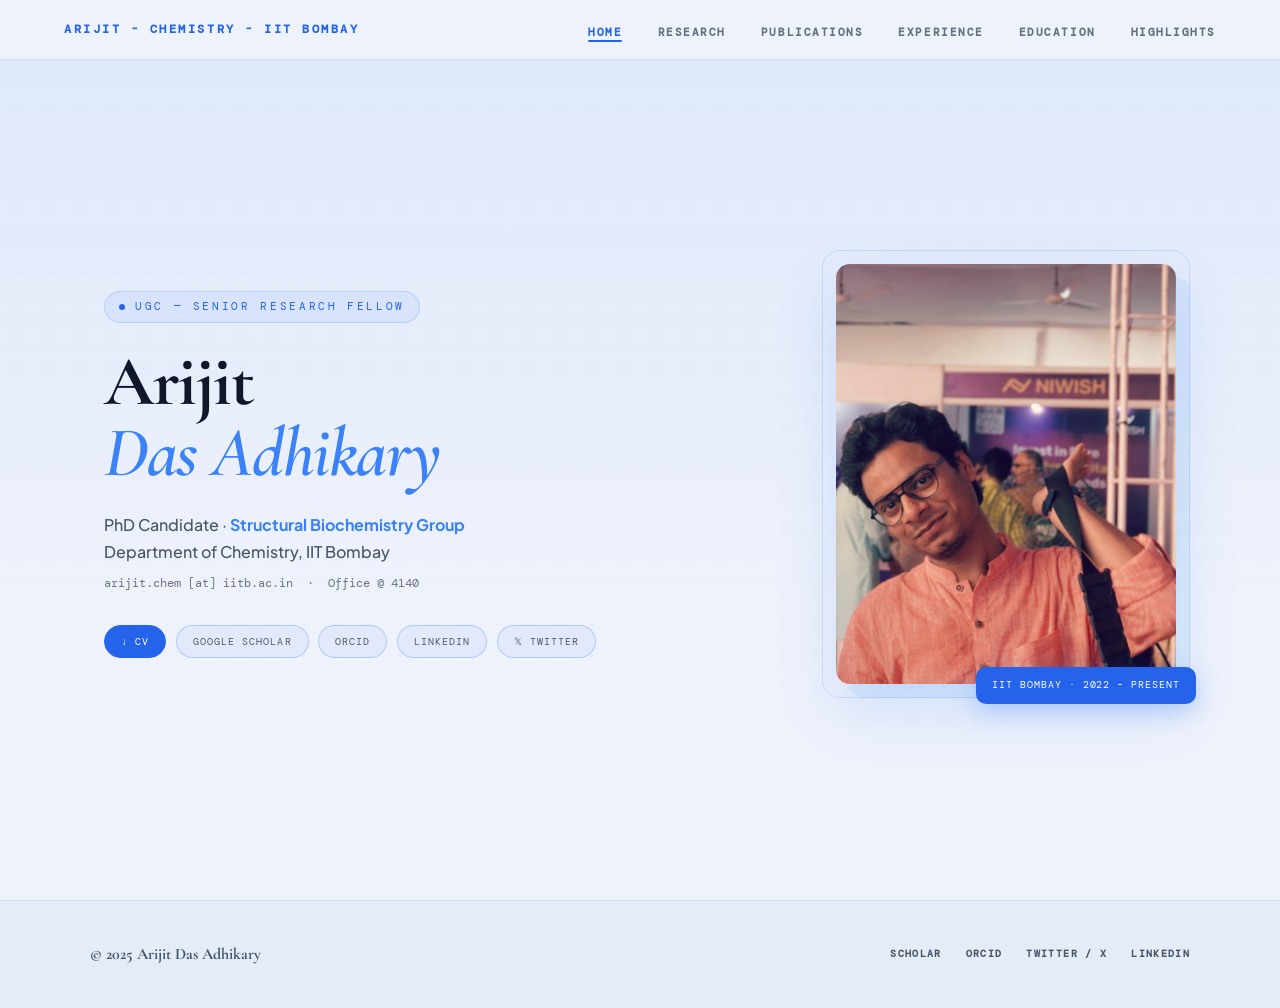
==== index.html @ fc5c8d14 "Add files via upload" ====
<!DOCTYPE html>
<html lang="en">
<head>
  <meta charset="UTF-8"/>
  <meta name="viewport" content="width=device-width, initial-scale=1.0"/>
  <title>Arijit Das Adhikary | Structural Biochemistry · IIT Bombay</title>
  <meta name="description" content="Arijit Das Adhikary — PhD candidate in the Structural Biochemistry Group, Department of Chemistry, IIT Bombay."/>
  <link href="https://fonts.googleapis.com/css2?family=Cormorant+Garamond:ital,wght@0,400;0,600;0,700;1,400;1,600;1,700&family=DM+Mono:wght@400;500&family=Plus+Jakarta+Sans:wght@400;500;600;700&display=swap" rel="stylesheet"/>
  <link rel="stylesheet" href="style.css"/>
  <noscript><style>.reveal{opacity:1!important;transform:none!important}.hero-photo{opacity:1!important;animation:none!important}</style></noscript>
</head>
<body>

<nav>
  <a class="nav-brand" href="index.html">Arijit - Chemistry - IIT Bombay</a>
  <button class="nav-toggle" aria-label="Menu" aria-expanded="false">☰</button>
  <ul class="nav-links">
    <li><a href="index.html" class="active">Home</a></li>
    <li><a href="research.html">Research</a></li>
    <li><a href="publications.html">Publications</a></li>
    <li><a href="experience.html">Experience</a></li>
    <li><a href="education.html">Education</a></li>
    <li><a href="highlights.html">Highlights</a></li>
  </ul>
</nav>

<div id="hero-shell">
<section id="hero">
    <div class="hero-content">
      <div class="hero-tag"><span class="tag-dot"></span>UGC — Senior Research Fellow</div>
      <h1>Arijit<br><em>Das Adhikary</em></h1>
      <p class="hero-sub">
        PhD Candidate · <strong>Structural Biochemistry Group</strong><br>
        Department of Chemistry, IIT Bombay
      </p>
      <p class="hero-email">arijit.chem [at] iitb.ac.in &nbsp;·&nbsp; Office @ 4140</p>
      <div class="hero-links">
        <a class="pill primary" href="https://c9b59960-8483-4628-bce7-35f59710bf24.filesusr.com/ugd/0b84d2_90221eb21ab24dd7b48ad1435c525145.pdf" target="_blank">↓ CV</a>
        <a class="pill" href="https://scholar.google.com/citations?user=nxR1BeMAAAAJ" target="_blank">Google Scholar</a>
        <a class="pill" href="https://orcid.org/0009-0005-9347-6562" target="_blank">ORCID</a>
        <a class="pill" href="https://www.linkedin.com/in/arijit-das-adhikary-690660156/" target="_blank">LinkedIn</a>
        <a class="pill" href="https://x.com/iarijit_" target="_blank">𝕏 Twitter</a>
      </div>
    </div>
    <div class="hero-photo">
      <div class="photo-frame">
        <img src="profile.jpg" loading="eager" alt="Arijit Das Adhikary"/>
        <div class="photo-badge">IIT Bombay · 2022 – Present</div>
      </div>
    </div>
</section>
</div><!-- end #hero-shell -->

<footer>
  <div class="footer-inner">
  <div class="footer-name">© 2025 Arijit Das Adhikary</div>
  <div class="footer-links">
    <a href="https://scholar.google.com/citations?user=nxR1BeMAAAAJ" target="_blank">Scholar</a>
    <a href="https://orcid.org/0009-0005-9347-6562" target="_blank">ORCID</a>
    <a href="https://x.com/iarijit_" target="_blank">Twitter / X</a>
    <a href="https://www.linkedin.com/in/arijit-das-adhikary-690660156/" target="_blank">LinkedIn</a>
  </div>
  </div>
</footer>

<script>
  const reveals = document.querySelectorAll('.reveal');
  if (!('IntersectionObserver' in window)) {
    reveals.forEach(el => el.classList.add('visible'));
  } else {
  const observer = new IntersectionObserver((entries) => {
    entries.forEach((entry, i) => {
      if (entry.isIntersecting) {
        setTimeout(() => entry.target.classList.add('visible'), i * 80);
      }
    });
  }, { threshold: 0.1 });
  reveals.forEach(el => observer.observe(el));
  }

  // mobile nav
  const toggle = document.querySelector('.nav-toggle');
  const links  = document.querySelector('.nav-links');
  if (toggle) {
    toggle.addEventListener('click', () => {
      const open = links.classList.toggle('open');
      toggle.setAttribute('aria-expanded', open);
      toggle.textContent = open ? '✕' : '☰';
    });
  }
</script>
</body>
</html>
---- style.css ----
*, *::before, *::after { box-sizing: border-box; margin: 0; padding: 0; }

    :root {
      --bg:          #eef2fb;
      --bg2:         #e4ecf8;
      --surface:     #ffffff;
      --surface2:    #f8faff;
      --surface-dark:#dce7f5;
      --border:      rgba(59,130,246,0.18);
      --border-light:rgba(0,0,0,0.1);
      --accent:      #2563eb;
      --accent2:     #3b82f6;
      --accent3:     #60a5fa;
      --text:        #1e293b;
      --text-dark:   #1e293b;
      --text-dim:    #475569;
      --text-dim-dark:#64748b;
      --text-bright: #0f172a;
      --text-bright-dark:#0f172a;
      --gold:        #b45309;
    }

    html { scroll-behavior: smooth; }

    body {
      background: var(--bg);
      color: var(--text);
      font-family: 'Plus Jakarta Sans', sans-serif;
      font-weight: 400;
      line-height: 1.7;
      overflow-x: hidden;
    }

    /* subtle dot grid */
    body::before {
      content: '';
      position: fixed;
      inset: 0;
      background-image: radial-gradient(circle, rgba(59,130,246,0.13) 1px, transparent 1px);
      background-size: 32px 32px;
      pointer-events: none;
      z-index: 0;
    }

    /* top gradient wash */
    body::after {
      content: '';
      position: fixed;
      top: 0; left: 0; right: 0;
      height: 600px;
      background: linear-gradient(180deg, rgba(59,130,246,0.09) 0%, transparent 100%);
      pointer-events: none;
      z-index: 0;
    }

    /* ── NAV ── */
    nav {
      position: fixed;
      top: 0; left: 0; right: 0;
      z-index: 100;
      display: flex;
      align-items: center;
      justify-content: space-between;
      padding: 1rem 4rem;
      background: rgba(238,242,251,0.92);
      backdrop-filter: blur(20px);
      border-bottom: 1px solid rgba(59,130,246,0.15);
    }

    .nav-brand {
      font-family: 'DM Mono', monospace;
      font-size: 0.72rem;
      font-weight: 700;
      letter-spacing: 0.22em;
      color: var(--accent);
      text-transform: uppercase;
    }

    .nav-links {
      display: flex;
      gap: 2.2rem;
      list-style: none;
    }

    .nav-links a {
      font-family: 'DM Mono', monospace;
      font-size: 0.68rem;
      font-weight: 700;
      letter-spacing: 0.14em;
      color: rgba(30,41,59,0.65);
      text-decoration: none;
      text-transform: uppercase;
      transition: color 0.2s;
      position: relative;
    }

    .nav-links a::after {
      content: '';
      position: absolute;
      bottom: -3px; left: 0;
      width: 0; height: 2px;
      background: var(--accent);
      border-radius: 2px;
      transition: width 0.3s;
    }

    .nav-links a:hover { color: var(--accent); }
    .nav-links a:hover::after { width: 100%; }

    /* ── HERO ── */
    #hero-shell {
      width: 100%;
      display: flex;
      justify-content: center;
      min-height: 100vh;
      position: relative;
      z-index: 1;
    }

    #hero {
      min-height: 100vh;
      display: grid;
      grid-template-columns: 1fr auto;
      align-items: center;
      padding: 7rem 5vw 4rem;
      gap: 4rem;
      position: relative;
      z-index: 1;
      width: 100%;
      max-width: 1200px;
    }

    .hero-content { max-width: 560px; }

    .hero-tag {
      display: inline-flex;
      align-items: center;
      gap: 0.6rem;
      font-family: 'DM Mono', monospace;
      font-size: 0.66rem;
      letter-spacing: 0.25em;
      text-transform: uppercase;
      color: var(--accent);
      margin-bottom: 1.5rem;
      background: rgba(59,130,246,0.08);
      padding: 0.4rem 0.9rem;
      border-radius: 999px;
      border: 1px solid rgba(59,130,246,0.2);
      opacity: 0;
      animation: fadeUp 0.8s 0.2s forwards;
    }

    .tag-dot {
      width: 6px; height: 6px;
      border-radius: 50%;
      background: var(--accent);
      animation: pulse 2s infinite;
    }

    @keyframes pulse {
      0%, 100% { opacity: 1; }
      50% { opacity: 0.4; }
    }

    h1 {
      font-family: 'Cormorant Garamond', serif;
      font-size: clamp(3.8rem, 5.5vw, 6.5rem);
      font-weight: 700;
      line-height: 1.0;
      color: var(--text-bright);
      letter-spacing: -0.02em;
      opacity: 0;
      animation: fadeUp 0.9s 0.35s forwards;
    }

    h1 em {
      font-style: italic;
      font-weight: 600;
      color: var(--accent2);
      display: block;
    }

    .hero-sub {
      margin-top: 1.4rem;
      font-size: 1rem;
      font-weight: 500;
      color: var(--text-dim);
      opacity: 0;
      animation: fadeUp 0.9s 0.5s forwards;
    }

    .hero-sub strong { color: var(--accent2); font-weight: 700; }

    .hero-email {
      margin-top: 0.5rem;
      font-family: 'DM Mono', monospace;
      font-size: 0.75rem;
      color: rgba(71,85,105,0.8);
      opacity: 0;
      animation: fadeUp 0.9s 0.6s forwards;
    }

    .hero-links {
      display: flex;
      flex-wrap: wrap;
      gap: 0.6rem;
      margin-top: 2rem;
      opacity: 0;
      animation: fadeUp 0.9s 0.75s forwards;
    }

    .pill {
      display: inline-flex;
      align-items: center;
      gap: 0.35rem;
      padding: 0.4rem 1rem;
      border: 1px solid rgba(59,130,246,0.3);
      border-radius: 999px;
      font-family: 'DM Mono', monospace;
      font-size: 0.65rem;
      letter-spacing: 0.1em;
      text-transform: uppercase;
      color: rgba(30,41,59,0.75);
      text-decoration: none;
      transition: all 0.25s;
      background: rgba(59,130,246,0.07);
    }

    .pill:hover {
      border-color: var(--accent2);
      color: var(--accent2);
      background: rgba(59,130,246,0.15);
      transform: translateY(-1px);
      box-shadow: 0 4px 16px rgba(59,130,246,0.2);
    }

    .pill.primary {
      background: var(--accent);
      border-color: var(--accent);
      color: #fff;
    }

    .pill.primary:hover {
      background: #2563eb;
      border-color: #2563eb;
      color: #fff;
      box-shadow: 0 4px 20px rgba(59,130,246,0.4);
    }

    /* Photo */
    .hero-photo {
      display: flex;
      justify-content: flex-end;
      align-items: center;
      opacity: 0;
      animation: fadeIn 1.2s 0.6s forwards;
      padding-left: 0;
    }

    .photo-frame {
      position: relative;
      width: 340px;
      height: 420px;
      border-radius: 14px;
      overflow: visible;
      flex-shrink: 0;
    }

    .photo-frame::before {
      content: '';
      position: absolute;
      inset: -14px;
      border: 1.5px solid rgba(59,130,246,0.18);
      border-radius: 18px;
    }

    .photo-frame::after {
      content: '';
      position: absolute;
      top: 14px; left: 14px;
      right: -14px; bottom: -14px;
      background: linear-gradient(135deg, rgba(59,130,246,0.1), rgba(14,165,233,0.07));
      border-radius: 14px;
      z-index: -1;
    }

    .photo-frame img {
      width: 100%;
      height: 100%;
      object-fit: cover;
      object-position: center top;
      border-radius: 14px;
      filter: saturate(0.95) contrast(1.04);
      box-shadow: 0 24px 60px rgba(59,130,246,0.18);
    }

    .photo-badge {
      position: absolute;
      bottom: -20px;
      right: -20px;
      background: var(--accent);
      color: #fff;
      padding: 0.65rem 1rem;
      border-radius: 10px;
      font-family: 'DM Mono', monospace;
      font-size: 0.6rem;
      letter-spacing: 0.1em;
      text-transform: uppercase;
      box-shadow: 0 8px 24px rgba(59,130,246,0.32);
      white-space: nowrap;
    }

    /* ── SECTIONS ── */
    .container {
      max-width: 1100px;
      margin: 0 auto;
      padding: 5rem 4rem;
      position: relative;
      z-index: 1;
    }

    .section-label {
      display: inline-flex;
      align-items: center;
      gap: 0.6rem;
      font-family: 'DM Mono', monospace;
      font-size: 0.62rem;
      letter-spacing: 0.28em;
      text-transform: uppercase;
      color: var(--accent2);
      margin-bottom: 2.5rem;
      background: rgba(59,130,246,0.1);
      padding: 0.3rem 0.8rem;
      border-radius: 999px;
      border: 1px solid rgba(59,130,246,0.2);
    }

    /* Section label on white bg */
    .light-section .section-label {
      color: var(--accent);
      background: rgba(59,130,246,0.07);
      border-color: rgba(59,130,246,0.18);
    }

    h2 {
      font-family: 'Cormorant Garamond', serif;
      font-size: clamp(1.8rem, 3vw, 3rem);
      font-weight: 700;
      color: var(--text-bright);
      line-height: 1.15;
      margin-bottom: 1.5rem;
    }

    /* ── ABOUT ── */
    #about,
    #notfound {
      background: var(--surface);
      border-top: 1px solid var(--border-light);
      border-bottom: 1px solid var(--border-light);
    }

    .about-grid {
      display: flex;
      justify-content: center;
    }

    .stat-block { margin-bottom: 2.2rem; }

    .stat-num {
      font-family: 'Cormorant Garamond', serif;
      font-size: 3rem;
      font-weight: 700;
      color: var(--accent);
      line-height: 1;
    }

    .stat-lbl {
      font-family: 'DM Mono', monospace;
      font-size: 0.6rem;
      letter-spacing: 0.18em;
      text-transform: uppercase;
      color: var(--text-dim-dark);
      margin-top: 0.2rem;
    }

    .about-text { font-size: 1rem; font-weight: 400; color: var(--text-dark); line-height: 1.9; max-width: 760px; width: 100%; }
    .about-text p + p { margin-top: 1.1rem; }
    .about-text a { color: var(--accent); text-decoration: none; border-bottom: 1px solid rgba(59,130,246,0.3); transition: border-color 0.2s; }
    .about-text a:hover { border-color: var(--accent); }

    /* h2 default = dark section (white text) */
    h2 {
      font-family: 'Cormorant Garamond', serif;
      font-size: clamp(1.8rem, 3vw, 3rem);
      font-weight: 700;
      color: var(--text-bright);
      line-height: 1.15;
      margin-bottom: 1.5rem;
    }

    /* h2 in light/white sections */
    .light-section h2 { color: var(--text-bright-dark); }

    /* Highlights heading stands alone (no section-label pill above it) */
    #highlights h2 { margin-bottom: 2.5rem; }

    /* ── PUBLICATIONS — dark bg ── */
    #publications { background: var(--bg2); }

    .pub-card {
      background: rgba(255,255,255,0.80);
      border: 1px solid rgba(59,130,246,0.2);
      border-radius: 12px;
      padding: 2rem 2.5rem;
      transition: box-shadow 0.3s, transform 0.3s, background 0.3s;
      position: relative;
      overflow: hidden;
    }

    .pub-card::before {
      content: '';
      position: absolute;
      top: 0; left: 0;
      width: 4px; height: 100%;
      background: linear-gradient(to bottom, var(--accent), var(--accent2));
      border-radius: 4px 0 0 4px;
    }

    .pub-card:hover {
      background: rgba(59,130,246,0.07);
      box-shadow: 0 12px 40px rgba(59,130,246,0.2);
      transform: translateY(-3px);
    }

    .pub-journal {
      font-family: 'DM Mono', monospace;
      font-size: 0.62rem;
      letter-spacing: 0.2em;
      text-transform: uppercase;
      color: var(--accent2);
      margin-bottom: 0.7rem;
    }

    .pub-title {
      font-family: 'Cormorant Garamond', serif;
      font-size: 1.4rem;
      font-weight: 700;
      color: var(--text-bright);
      line-height: 1.4;
      margin-bottom: 0.8rem;
    }

    .pub-authors {
      font-size: 0.82rem;
      font-weight: 400;
      color: var(--text-dim);
      line-height: 1.65;
    }

    .pub-authors strong { color: var(--accent2); font-weight: 600; }

    .pub-link {
      display: inline-flex;
      align-items: center;
      gap: 0.4rem;
      margin-top: 1rem;
      font-family: 'DM Mono', monospace;
      font-size: 0.62rem;
      letter-spacing: 0.15em;
      text-transform: uppercase;
      color: var(--accent2);
      text-decoration: none;
      transition: gap 0.2s, color 0.2s;
    }
    .pub-link:hover { gap: 0.7rem; color: var(--accent); }

    /* ── EXPERIENCE — white bg ── */
    #experience {
      background: var(--surface);
      border-top: 1px solid rgba(0,0,0,0.08);
      border-bottom: 1px solid rgba(0,0,0,0.08);
    }

    .exp-grid {
      display: grid;
      grid-template-columns: repeat(auto-fit, minmax(300px, 1fr));
      gap: 1.5rem;
    }

    .exp-card {
      background: #fff;
      border: 1px solid rgba(59,130,246,0.15);
      border-radius: 12px;
      padding: 1.8rem;
      transition: box-shadow 0.3s, transform 0.3s;
      box-shadow: 0 2px 12px rgba(0,0,0,0.05);
    }

    .exp-card:hover {
      box-shadow: 0 10px 32px rgba(59,130,246,0.15);
      transform: translateY(-3px);
    }

    .exp-year {
      font-family: 'DM Mono', monospace;
      font-size: 0.62rem;
      letter-spacing: 0.2em;
      color: var(--gold);
      text-transform: uppercase;
      margin-bottom: 0.5rem;
    }

    .exp-title {
      font-family: 'Cormorant Garamond', serif;
      font-size: 1.2rem;
      font-weight: 700;
      color: var(--text-bright-dark);
      margin-bottom: 0.25rem;
    }

    .exp-place { font-size: 0.88rem; color: var(--accent); font-weight: 500; margin-bottom: 0.7rem; }
    .exp-desc { font-size: 0.83rem; font-weight: 400; color: var(--text-dim-dark); line-height: 1.65; }

    /* ── EDUCATION — dark bg ── */
    #education { background: var(--bg); }

    .edu-timeline { position: relative; padding-left: 2.5rem; }

    .edu-timeline::before {
      content: '';
      position: absolute;
      left: 5px; top: 10px; bottom: 10px;
      width: 2px;
      background: linear-gradient(to bottom, var(--accent), rgba(59,130,246,0.08));
      border-radius: 2px;
    }

    .edu-item { position: relative; padding-bottom: 3rem; }

    .edu-item::before {
      content: '';
      position: absolute;
      left: -2.5rem;
      top: 9px;
      width: 12px; height: 12px;
      border-radius: 50%;
      background: var(--bg);
      border: 2.5px solid var(--accent);
      box-shadow: 0 0 10px rgba(59,130,246,0.4);
    }

    .edu-year {
      font-family: 'DM Mono', monospace;
      font-size: 0.62rem;
      letter-spacing: 0.2em;
      color: var(--gold);
      text-transform: uppercase;
      margin-bottom: 0.4rem;
    }

    .edu-degree {
      font-family: 'Cormorant Garamond', serif;
      font-size: 1.55rem;
      font-weight: 700;
      color: var(--text-bright);
      margin-bottom: 0.2rem;
    }

    .edu-inst { font-size: 0.92rem; color: var(--accent2); font-weight: 500; margin-bottom: 0.6rem; }
    .edu-detail { font-size: 0.83rem; font-weight: 400; color: var(--text-dim); line-height: 1.65; }
    .edu-detail a { color: var(--accent2); text-decoration: none; }

    /* ── HIGHLIGHTS — white bg ── */
    #highlights {
      background: var(--surface);
      border-top: 1px solid rgba(0,0,0,0.08);
      border-bottom: 1px solid rgba(0,0,0,0.08);
    }

    .timeline-year-group { margin-bottom: 2.5rem; }

    .timeline-year-header {
      font-family: 'Cormorant Garamond', serif;
      font-size: 1.8rem;
      font-weight: 700;
      color: var(--accent);
      border-bottom: 2px solid rgba(59,130,246,0.15);
      padding-bottom: 0.5rem;
      margin-bottom: 1.2rem;
    }

    .hl-item {
      display: flex;
      gap: 1.2rem;
      padding: 0.8rem 0;
      border-bottom: 1px dashed rgba(59,130,246,0.12);
      align-items: flex-start;
      transition: background 0.2s, padding-left 0.2s;
    }

    .hl-item:last-child { border-bottom: none; }
    .hl-item:hover { background: rgba(59,130,246,0.04); border-radius: 8px; padding-left: 0.5rem; }

    .hl-month {
      font-family: 'DM Mono', monospace;
      font-size: 0.65rem;
      letter-spacing: 0.12em;
      text-transform: uppercase;
      color: var(--accent);
      background: rgba(59,130,246,0.08);
      padding: 0.25rem 0.6rem;
      border-radius: 4px;
      min-width: 46px;
      text-align: center;
      margin-top: 2px;
      flex-shrink: 0;
      border: 1px solid rgba(59,130,246,0.15);
    }

    .hl-badge {
      display: inline-flex;
      align-items: center;
      gap: 0.3rem;
      font-family: 'DM Mono', monospace;
      font-size: 0.58rem;
      letter-spacing: 0.1em;
      text-transform: uppercase;
      padding: 0.18rem 0.5rem;
      border-radius: 4px;
      margin-top: 0.35rem;
    }

    .badge-award   { background: rgba(245,158,11,0.1); color: #b45309; border: 1px solid rgba(245,158,11,0.25); }
    .badge-fellow  { background: rgba(59,130,246,0.08); color: var(--accent); border: 1px solid rgba(59,130,246,0.2); }
    .badge-milestone { background: rgba(15,23,42,0.06); color: #334155; border: 1px solid rgba(15,23,42,0.12); }

    .hl-text { font-size: 0.9rem; color: var(--text-dark); line-height: 1.5; flex: 1; font-weight: 700; }
    .hl-text a { color: var(--accent); font-size: 0.78rem; font-family: 'DM Mono', monospace; text-decoration: none; }
    .hl-text a:hover { text-decoration: underline; }

    /* ── FOOTER — dark bg ── */
    footer {
      padding: 2.5rem 2rem;
      border-top: 1px solid rgba(59,130,246,0.15);
      display: flex;
      justify-content: center;
      position: relative;
      z-index: 1;
      background: var(--bg2);
    }

    .footer-inner {
      display: flex;
      align-items: center;
      justify-content: space-between;
      width: 100%;
      max-width: 1100px;
    }

    .footer-name {
      font-family: 'Cormorant Garamond', serif;
      font-size: 1rem;
      font-weight: 700;
      color: var(--text-dim);
    }

    .footer-links { display: flex; gap: 1.5rem; }
    .footer-links a {
      font-family: 'DM Mono', monospace;
      font-size: 0.6rem;
      font-weight: 700;
      letter-spacing: 0.14em;
      text-transform: uppercase;
      color: var(--text-dim);
      text-decoration: none;
      transition: color 0.2s;
    }
    .footer-links a:hover { color: var(--accent2); }

    /* ── ANIMATIONS ── */
    @keyframes fadeUp {
      from { opacity: 0; transform: translateY(22px); }
      to   { opacity: 1; transform: translateY(0); }
    }

    @keyframes fadeIn {
      from { opacity: 0; }
      to   { opacity: 1; }
    }

    .reveal {
      opacity: 0;
      transform: translateY(18px);
      transition: opacity 0.65s ease, transform 0.65s ease;
    }

    .reveal.visible { opacity: 1; transform: none; }

    /* ── RESPONSIVE ── */
    @media (max-width: 900px) {
      #hero { grid-template-columns: 1fr; padding: 7rem 2rem 3rem; gap: 2rem; }
      .hero-photo { display: none; }
      .container { padding: 3.5rem 1.5rem; }
      .about-grid { grid-template-columns: 1fr; gap: 2.5rem; }
      nav { padding: 1rem 1.5rem; }
      .nav-links { gap: 1rem; }
      footer { padding: 2rem 1.5rem; } .footer-inner { flex-direction: column; gap: 1.2rem; text-align: center; }
    }

/* ══════════════════════════════════════════════════════════
   MULTI-PAGE ADDITIONS
   ══════════════════════════════════════════════════════════ */

/* sticky footer: each page holds one section, so push footer down */
body {
  display: flex;
  flex-direction: column;
  min-height: 100vh;
}
body > section,
body > #hero-shell { flex: 1 0 auto; }
body > footer { flex-shrink: 0; }

/* nav brand is now a link home */
a.nav-brand { text-decoration: none; }
a.nav-brand:hover { color: var(--accent2); }

/* current-page state in nav */
.nav-links a.active { color: var(--accent); }
.nav-links a.active::after { width: 100%; }

/* content pages sit below the fixed nav */
body > section:not(#hero) > .container { padding-top: 7.5rem; }

/* "read more" link on the home page teaser */
.more-link { margin-top: 1.6rem; }
.more-link a {
  font-family: 'DM Mono', monospace;
  font-size: 0.72rem;
  font-weight: 500;
  letter-spacing: 0.1em;
  text-transform: uppercase;
  color: var(--accent);
  text-decoration: none;
  border-bottom: 1px solid rgba(37,99,235,0.35);
  padding-bottom: 2px;
  transition: border-color 0.2s, color 0.2s;
}
.more-link a:hover { color: var(--accent2); border-color: var(--accent2); }

/* mobile nav toggle */
.nav-toggle {
  display: none;
  background: none;
  border: 1px solid rgba(59,130,246,0.25);
  border-radius: 8px;
  color: var(--accent);
  font-size: 1.1rem;
  line-height: 1;
  padding: 0.35rem 0.6rem;
  cursor: pointer;
}

@media (max-width: 780px) {
  nav { flex-wrap: wrap; }
  .nav-toggle { display: block; }
  .nav-links {
    display: none;
    flex-direction: column;
    width: 100%;
    gap: 0.9rem;
    padding: 1rem 0 0.4rem;
  }
  .nav-links.open { display: flex; }
  nav:has(.nav-links.open) { background: var(--bg); border-bottom-color: rgba(59,130,246,0.28); }
  .nav-links.open a { padding: 0.15rem 0; }
  body > section:not(#hero) > .container { padding-top: 6rem; }
}
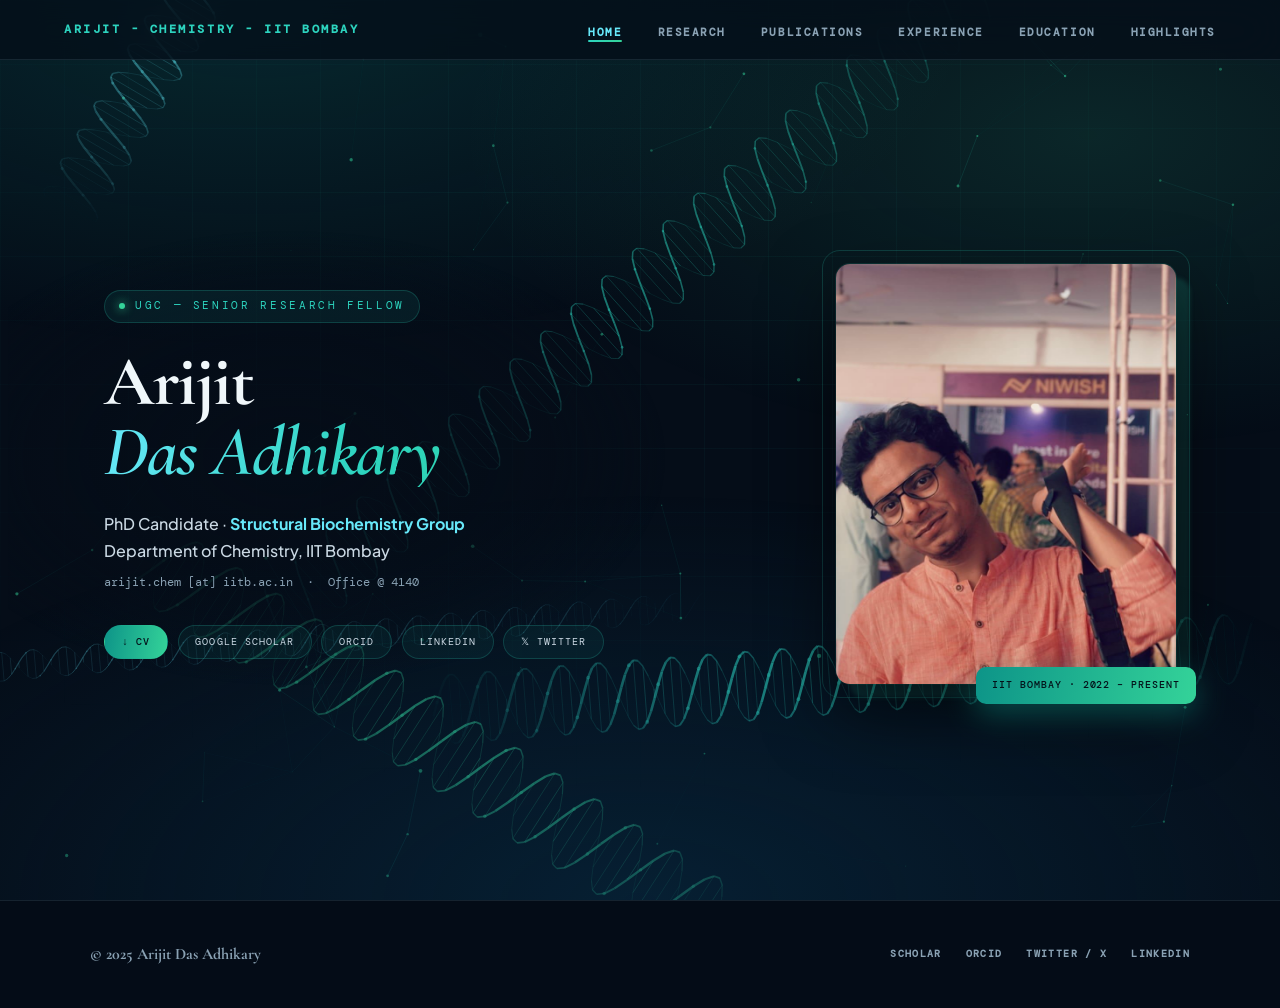
==== commit b9a98bf5: "Add files via upload" ====
--- a/index.html
+++ b/index.html
@@ -7,6 +7,8 @@
   <meta name="description" content="Arijit Das Adhikary — PhD candidate in the Structural Biochemistry Group, Department of Chemistry, IIT Bombay."/>
   <link href="https://fonts.googleapis.com/css2?family=Cormorant+Garamond:ital,wght@0,400;0,600;0,700;1,400;1,600;1,700&family=DM+Mono:wght@400;500&family=Plus+Jakarta+Sans:wght@400;500;600;700&display=swap" rel="stylesheet"/>
   <link rel="stylesheet" href="style.css"/>
+  <meta name="theme-color" content="#050d18"/>
+  <script src="molecular-bg.js" defer></script>
   <noscript><style>.reveal{opacity:1!important;transform:none!important}.hero-photo{opacity:1!important;animation:none!important}</style></noscript>
 </head>
 <body>
--- a/style.css
+++ b/style.css
@@ -1,738 +1,662 @@
+/* ══════════════════════════════════════════════════════════
+   Arijit Das Adhikary — dark navy / cyan-green theme
+   Shared stylesheet for all pages.
+   ══════════════════════════════════════════════════════════ */
+
 *, *::before, *::after { box-sizing: border-box; margin: 0; padding: 0; }
 
-    :root {
-      --bg:          #eef2fb;
-      --bg2:         #e4ecf8;
-      --surface:     #ffffff;
-      --surface2:    #f8faff;
-      --surface-dark:#dce7f5;
-      --border:      rgba(59,130,246,0.18);
-      --border-light:rgba(0,0,0,0.1);
-      --accent:      #2563eb;
-      --accent2:     #3b82f6;
-      --accent3:     #60a5fa;
-      --text:        #1e293b;
-      --text-dark:   #1e293b;
-      --text-dim:    #475569;
-      --text-dim-dark:#64748b;
-      --text-bright: #0f172a;
-      --text-bright-dark:#0f172a;
-      --gold:        #b45309;
-    }
-
-    html { scroll-behavior: smooth; }
-
-    body {
-      background: var(--bg);
-      color: var(--text);
-      font-family: 'Plus Jakarta Sans', sans-serif;
-      font-weight: 400;
-      line-height: 1.7;
-      overflow-x: hidden;
-    }
-
-    /* subtle dot grid */
-    body::before {
-      content: '';
-      position: fixed;
-      inset: 0;
-      background-image: radial-gradient(circle, rgba(59,130,246,0.13) 1px, transparent 1px);
-      background-size: 32px 32px;
-      pointer-events: none;
-      z-index: 0;
-    }
-
-    /* top gradient wash */
-    body::after {
-      content: '';
-      position: fixed;
-      top: 0; left: 0; right: 0;
-      height: 600px;
-      background: linear-gradient(180deg, rgba(59,130,246,0.09) 0%, transparent 100%);
-      pointer-events: none;
-      z-index: 0;
-    }
-
-    /* ── NAV ── */
-    nav {
-      position: fixed;
-      top: 0; left: 0; right: 0;
-      z-index: 100;
-      display: flex;
-      align-items: center;
-      justify-content: space-between;
-      padding: 1rem 4rem;
-      background: rgba(238,242,251,0.92);
-      backdrop-filter: blur(20px);
-      border-bottom: 1px solid rgba(59,130,246,0.15);
-    }
-
-    .nav-brand {
-      font-family: 'DM Mono', monospace;
-      font-size: 0.72rem;
-      font-weight: 700;
-      letter-spacing: 0.22em;
-      color: var(--accent);
-      text-transform: uppercase;
-    }
-
-    .nav-links {
-      display: flex;
-      gap: 2.2rem;
-      list-style: none;
-    }
-
-    .nav-links a {
-      font-family: 'DM Mono', monospace;
-      font-size: 0.68rem;
-      font-weight: 700;
-      letter-spacing: 0.14em;
-      color: rgba(30,41,59,0.65);
-      text-decoration: none;
-      text-transform: uppercase;
-      transition: color 0.2s;
-      position: relative;
-    }
-
-    .nav-links a::after {
-      content: '';
-      position: absolute;
-      bottom: -3px; left: 0;
-      width: 0; height: 2px;
-      background: var(--accent);
-      border-radius: 2px;
-      transition: width 0.3s;
-    }
-
-    .nav-links a:hover { color: var(--accent); }
-    .nav-links a:hover::after { width: 100%; }
-
-    /* ── HERO ── */
-    #hero-shell {
-      width: 100%;
-      display: flex;
-      justify-content: center;
-      min-height: 100vh;
-      position: relative;
-      z-index: 1;
-    }
-
-    #hero {
-      min-height: 100vh;
-      display: grid;
-      grid-template-columns: 1fr auto;
-      align-items: center;
-      padding: 7rem 5vw 4rem;
-      gap: 4rem;
-      position: relative;
-      z-index: 1;
-      width: 100%;
-      max-width: 1200px;
-    }
-
-    .hero-content { max-width: 560px; }
-
-    .hero-tag {
-      display: inline-flex;
-      align-items: center;
-      gap: 0.6rem;
-      font-family: 'DM Mono', monospace;
-      font-size: 0.66rem;
-      letter-spacing: 0.25em;
-      text-transform: uppercase;
-      color: var(--accent);
-      margin-bottom: 1.5rem;
-      background: rgba(59,130,246,0.08);
-      padding: 0.4rem 0.9rem;
-      border-radius: 999px;
-      border: 1px solid rgba(59,130,246,0.2);
-      opacity: 0;
-      animation: fadeUp 0.8s 0.2s forwards;
-    }
-
-    .tag-dot {
-      width: 6px; height: 6px;
-      border-radius: 50%;
-      background: var(--accent);
-      animation: pulse 2s infinite;
-    }
-
-    @keyframes pulse {
-      0%, 100% { opacity: 1; }
-      50% { opacity: 0.4; }
-    }
-
-    h1 {
-      font-family: 'Cormorant Garamond', serif;
-      font-size: clamp(3.8rem, 5.5vw, 6.5rem);
-      font-weight: 700;
-      line-height: 1.0;
-      color: var(--text-bright);
-      letter-spacing: -0.02em;
-      opacity: 0;
-      animation: fadeUp 0.9s 0.35s forwards;
-    }
-
-    h1 em {
-      font-style: italic;
-      font-weight: 600;
-      color: var(--accent2);
-      display: block;
-    }
-
-    .hero-sub {
-      margin-top: 1.4rem;
-      font-size: 1rem;
-      font-weight: 500;
-      color: var(--text-dim);
-      opacity: 0;
-      animation: fadeUp 0.9s 0.5s forwards;
-    }
-
-    .hero-sub strong { color: var(--accent2); font-weight: 700; }
-
-    .hero-email {
-      margin-top: 0.5rem;
-      font-family: 'DM Mono', monospace;
-      font-size: 0.75rem;
-      color: rgba(71,85,105,0.8);
-      opacity: 0;
-      animation: fadeUp 0.9s 0.6s forwards;
-    }
-
-    .hero-links {
-      display: flex;
-      flex-wrap: wrap;
-      gap: 0.6rem;
-      margin-top: 2rem;
-      opacity: 0;
-      animation: fadeUp 0.9s 0.75s forwards;
-    }
-
-    .pill {
-      display: inline-flex;
-      align-items: center;
-      gap: 0.35rem;
-      padding: 0.4rem 1rem;
-      border: 1px solid rgba(59,130,246,0.3);
-      border-radius: 999px;
-      font-family: 'DM Mono', monospace;
-      font-size: 0.65rem;
-      letter-spacing: 0.1em;
-      text-transform: uppercase;
-      color: rgba(30,41,59,0.75);
-      text-decoration: none;
-      transition: all 0.25s;
-      background: rgba(59,130,246,0.07);
-    }
-
-    .pill:hover {
-      border-color: var(--accent2);
-      color: var(--accent2);
-      background: rgba(59,130,246,0.15);
-      transform: translateY(-1px);
-      box-shadow: 0 4px 16px rgba(59,130,246,0.2);
-    }
-
-    .pill.primary {
-      background: var(--accent);
-      border-color: var(--accent);
-      color: #fff;
-    }
-
-    .pill.primary:hover {
-      background: #2563eb;
-      border-color: #2563eb;
-      color: #fff;
-      box-shadow: 0 4px 20px rgba(59,130,246,0.4);
-    }
-
-    /* Photo */
-    .hero-photo {
-      display: flex;
-      justify-content: flex-end;
-      align-items: center;
-      opacity: 0;
-      animation: fadeIn 1.2s 0.6s forwards;
-      padding-left: 0;
-    }
-
-    .photo-frame {
-      position: relative;
-      width: 340px;
-      height: 420px;
-      border-radius: 14px;
-      overflow: visible;
-      flex-shrink: 0;
-    }
-
-    .photo-frame::before {
-      content: '';
-      position: absolute;
-      inset: -14px;
-      border: 1.5px solid rgba(59,130,246,0.18);
-      border-radius: 18px;
-    }
-
-    .photo-frame::after {
-      content: '';
-      position: absolute;
-      top: 14px; left: 14px;
-      right: -14px; bottom: -14px;
-      background: linear-gradient(135deg, rgba(59,130,246,0.1), rgba(14,165,233,0.07));
-      border-radius: 14px;
-      z-index: -1;
-    }
-
-    .photo-frame img {
-      width: 100%;
-      height: 100%;
-      object-fit: cover;
-      object-position: center top;
-      border-radius: 14px;
-      filter: saturate(0.95) contrast(1.04);
-      box-shadow: 0 24px 60px rgba(59,130,246,0.18);
-    }
-
-    .photo-badge {
-      position: absolute;
-      bottom: -20px;
-      right: -20px;
-      background: var(--accent);
-      color: #fff;
-      padding: 0.65rem 1rem;
-      border-radius: 10px;
-      font-family: 'DM Mono', monospace;
-      font-size: 0.6rem;
-      letter-spacing: 0.1em;
-      text-transform: uppercase;
-      box-shadow: 0 8px 24px rgba(59,130,246,0.32);
-      white-space: nowrap;
-    }
-
-    /* ── SECTIONS ── */
-    .container {
-      max-width: 1100px;
-      margin: 0 auto;
-      padding: 5rem 4rem;
-      position: relative;
-      z-index: 1;
-    }
-
-    .section-label {
-      display: inline-flex;
-      align-items: center;
-      gap: 0.6rem;
-      font-family: 'DM Mono', monospace;
-      font-size: 0.62rem;
-      letter-spacing: 0.28em;
-      text-transform: uppercase;
-      color: var(--accent2);
-      margin-bottom: 2.5rem;
-      background: rgba(59,130,246,0.1);
-      padding: 0.3rem 0.8rem;
-      border-radius: 999px;
-      border: 1px solid rgba(59,130,246,0.2);
-    }
-
-    /* Section label on white bg */
-    .light-section .section-label {
-      color: var(--accent);
-      background: rgba(59,130,246,0.07);
-      border-color: rgba(59,130,246,0.18);
-    }
-
-    h2 {
-      font-family: 'Cormorant Garamond', serif;
-      font-size: clamp(1.8rem, 3vw, 3rem);
-      font-weight: 700;
-      color: var(--text-bright);
-      line-height: 1.15;
-      margin-bottom: 1.5rem;
-    }
-
-    /* ── ABOUT ── */
-    #about,
-    #notfound {
-      background: var(--surface);
-      border-top: 1px solid var(--border-light);
-      border-bottom: 1px solid var(--border-light);
-    }
-
-    .about-grid {
-      display: flex;
-      justify-content: center;
-    }
-
-    .stat-block { margin-bottom: 2.2rem; }
-
-    .stat-num {
-      font-family: 'Cormorant Garamond', serif;
-      font-size: 3rem;
-      font-weight: 700;
-      color: var(--accent);
-      line-height: 1;
-    }
-
-    .stat-lbl {
-      font-family: 'DM Mono', monospace;
-      font-size: 0.6rem;
-      letter-spacing: 0.18em;
-      text-transform: uppercase;
-      color: var(--text-dim-dark);
-      margin-top: 0.2rem;
-    }
-
-    .about-text { font-size: 1rem; font-weight: 400; color: var(--text-dark); line-height: 1.9; max-width: 760px; width: 100%; }
-    .about-text p + p { margin-top: 1.1rem; }
-    .about-text a { color: var(--accent); text-decoration: none; border-bottom: 1px solid rgba(59,130,246,0.3); transition: border-color 0.2s; }
-    .about-text a:hover { border-color: var(--accent); }
-
-    /* h2 default = dark section (white text) */
-    h2 {
-      font-family: 'Cormorant Garamond', serif;
-      font-size: clamp(1.8rem, 3vw, 3rem);
-      font-weight: 700;
-      color: var(--text-bright);
-      line-height: 1.15;
-      margin-bottom: 1.5rem;
-    }
-
-    /* h2 in light/white sections */
-    .light-section h2 { color: var(--text-bright-dark); }
-
-    /* Highlights heading stands alone (no section-label pill above it) */
-    #highlights h2 { margin-bottom: 2.5rem; }
-
-    /* ── PUBLICATIONS — dark bg ── */
-    #publications { background: var(--bg2); }
-
-    .pub-card {
-      background: rgba(255,255,255,0.80);
-      border: 1px solid rgba(59,130,246,0.2);
-      border-radius: 12px;
-      padding: 2rem 2.5rem;
-      transition: box-shadow 0.3s, transform 0.3s, background 0.3s;
-      position: relative;
-      overflow: hidden;
-    }
-
-    .pub-card::before {
-      content: '';
-      position: absolute;
-      top: 0; left: 0;
-      width: 4px; height: 100%;
-      background: linear-gradient(to bottom, var(--accent), var(--accent2));
-      border-radius: 4px 0 0 4px;
-    }
-
-    .pub-card:hover {
-      background: rgba(59,130,246,0.07);
-      box-shadow: 0 12px 40px rgba(59,130,246,0.2);
-      transform: translateY(-3px);
-    }
-
-    .pub-journal {
-      font-family: 'DM Mono', monospace;
-      font-size: 0.62rem;
-      letter-spacing: 0.2em;
-      text-transform: uppercase;
-      color: var(--accent2);
-      margin-bottom: 0.7rem;
-    }
-
-    .pub-title {
-      font-family: 'Cormorant Garamond', serif;
-      font-size: 1.4rem;
-      font-weight: 700;
-      color: var(--text-bright);
-      line-height: 1.4;
-      margin-bottom: 0.8rem;
-    }
-
-    .pub-authors {
-      font-size: 0.82rem;
-      font-weight: 400;
-      color: var(--text-dim);
-      line-height: 1.65;
-    }
-
-    .pub-authors strong { color: var(--accent2); font-weight: 600; }
-
-    .pub-link {
-      display: inline-flex;
-      align-items: center;
-      gap: 0.4rem;
-      margin-top: 1rem;
-      font-family: 'DM Mono', monospace;
-      font-size: 0.62rem;
-      letter-spacing: 0.15em;
-      text-transform: uppercase;
-      color: var(--accent2);
-      text-decoration: none;
-      transition: gap 0.2s, color 0.2s;
-    }
-    .pub-link:hover { gap: 0.7rem; color: var(--accent); }
-
-    /* ── EXPERIENCE — white bg ── */
-    #experience {
-      background: var(--surface);
-      border-top: 1px solid rgba(0,0,0,0.08);
-      border-bottom: 1px solid rgba(0,0,0,0.08);
-    }
-
-    .exp-grid {
-      display: grid;
-      grid-template-columns: repeat(auto-fit, minmax(300px, 1fr));
-      gap: 1.5rem;
-    }
-
-    .exp-card {
-      background: #fff;
-      border: 1px solid rgba(59,130,246,0.15);
-      border-radius: 12px;
-      padding: 1.8rem;
-      transition: box-shadow 0.3s, transform 0.3s;
-      box-shadow: 0 2px 12px rgba(0,0,0,0.05);
-    }
-
-    .exp-card:hover {
-      box-shadow: 0 10px 32px rgba(59,130,246,0.15);
-      transform: translateY(-3px);
-    }
-
-    .exp-year {
-      font-family: 'DM Mono', monospace;
-      font-size: 0.62rem;
-      letter-spacing: 0.2em;
-      color: var(--gold);
-      text-transform: uppercase;
-      margin-bottom: 0.5rem;
-    }
-
-    .exp-title {
-      font-family: 'Cormorant Garamond', serif;
-      font-size: 1.2rem;
-      font-weight: 700;
-      color: var(--text-bright-dark);
-      margin-bottom: 0.25rem;
-    }
-
-    .exp-place { font-size: 0.88rem; color: var(--accent); font-weight: 500; margin-bottom: 0.7rem; }
-    .exp-desc { font-size: 0.83rem; font-weight: 400; color: var(--text-dim-dark); line-height: 1.65; }
-
-    /* ── EDUCATION — dark bg ── */
-    #education { background: var(--bg); }
-
-    .edu-timeline { position: relative; padding-left: 2.5rem; }
-
-    .edu-timeline::before {
-      content: '';
-      position: absolute;
-      left: 5px; top: 10px; bottom: 10px;
-      width: 2px;
-      background: linear-gradient(to bottom, var(--accent), rgba(59,130,246,0.08));
-      border-radius: 2px;
-    }
-
-    .edu-item { position: relative; padding-bottom: 3rem; }
-
-    .edu-item::before {
-      content: '';
-      position: absolute;
-      left: -2.5rem;
-      top: 9px;
-      width: 12px; height: 12px;
-      border-radius: 50%;
-      background: var(--bg);
-      border: 2.5px solid var(--accent);
-      box-shadow: 0 0 10px rgba(59,130,246,0.4);
-    }
-
-    .edu-year {
-      font-family: 'DM Mono', monospace;
-      font-size: 0.62rem;
-      letter-spacing: 0.2em;
-      color: var(--gold);
-      text-transform: uppercase;
-      margin-bottom: 0.4rem;
-    }
-
-    .edu-degree {
-      font-family: 'Cormorant Garamond', serif;
-      font-size: 1.55rem;
-      font-weight: 700;
-      color: var(--text-bright);
-      margin-bottom: 0.2rem;
-    }
-
-    .edu-inst { font-size: 0.92rem; color: var(--accent2); font-weight: 500; margin-bottom: 0.6rem; }
-    .edu-detail { font-size: 0.83rem; font-weight: 400; color: var(--text-dim); line-height: 1.65; }
-    .edu-detail a { color: var(--accent2); text-decoration: none; }
-
-    /* ── HIGHLIGHTS — white bg ── */
-    #highlights {
-      background: var(--surface);
-      border-top: 1px solid rgba(0,0,0,0.08);
-      border-bottom: 1px solid rgba(0,0,0,0.08);
-    }
-
-    .timeline-year-group { margin-bottom: 2.5rem; }
-
-    .timeline-year-header {
-      font-family: 'Cormorant Garamond', serif;
-      font-size: 1.8rem;
-      font-weight: 700;
-      color: var(--accent);
-      border-bottom: 2px solid rgba(59,130,246,0.15);
-      padding-bottom: 0.5rem;
-      margin-bottom: 1.2rem;
-    }
-
-    .hl-item {
-      display: flex;
-      gap: 1.2rem;
-      padding: 0.8rem 0;
-      border-bottom: 1px dashed rgba(59,130,246,0.12);
-      align-items: flex-start;
-      transition: background 0.2s, padding-left 0.2s;
-    }
-
-    .hl-item:last-child { border-bottom: none; }
-    .hl-item:hover { background: rgba(59,130,246,0.04); border-radius: 8px; padding-left: 0.5rem; }
-
-    .hl-month {
-      font-family: 'DM Mono', monospace;
-      font-size: 0.65rem;
-      letter-spacing: 0.12em;
-      text-transform: uppercase;
-      color: var(--accent);
-      background: rgba(59,130,246,0.08);
-      padding: 0.25rem 0.6rem;
-      border-radius: 4px;
-      min-width: 46px;
-      text-align: center;
-      margin-top: 2px;
-      flex-shrink: 0;
-      border: 1px solid rgba(59,130,246,0.15);
-    }
-
-    .hl-badge {
-      display: inline-flex;
-      align-items: center;
-      gap: 0.3rem;
-      font-family: 'DM Mono', monospace;
-      font-size: 0.58rem;
-      letter-spacing: 0.1em;
-      text-transform: uppercase;
-      padding: 0.18rem 0.5rem;
-      border-radius: 4px;
-      margin-top: 0.35rem;
-    }
-
-    .badge-award   { background: rgba(245,158,11,0.1); color: #b45309; border: 1px solid rgba(245,158,11,0.25); }
-    .badge-fellow  { background: rgba(59,130,246,0.08); color: var(--accent); border: 1px solid rgba(59,130,246,0.2); }
-    .badge-milestone { background: rgba(15,23,42,0.06); color: #334155; border: 1px solid rgba(15,23,42,0.12); }
-
-    .hl-text { font-size: 0.9rem; color: var(--text-dark); line-height: 1.5; flex: 1; font-weight: 700; }
-    .hl-text a { color: var(--accent); font-size: 0.78rem; font-family: 'DM Mono', monospace; text-decoration: none; }
-    .hl-text a:hover { text-decoration: underline; }
-
-    /* ── FOOTER — dark bg ── */
-    footer {
-      padding: 2.5rem 2rem;
-      border-top: 1px solid rgba(59,130,246,0.15);
-      display: flex;
-      justify-content: center;
-      position: relative;
-      z-index: 1;
-      background: var(--bg2);
-    }
-
-    .footer-inner {
-      display: flex;
-      align-items: center;
-      justify-content: space-between;
-      width: 100%;
-      max-width: 1100px;
-    }
-
-    .footer-name {
-      font-family: 'Cormorant Garamond', serif;
-      font-size: 1rem;
-      font-weight: 700;
-      color: var(--text-dim);
-    }
-
-    .footer-links { display: flex; gap: 1.5rem; }
-    .footer-links a {
-      font-family: 'DM Mono', monospace;
-      font-size: 0.6rem;
-      font-weight: 700;
-      letter-spacing: 0.14em;
-      text-transform: uppercase;
-      color: var(--text-dim);
-      text-decoration: none;
-      transition: color 0.2s;
-    }
-    .footer-links a:hover { color: var(--accent2); }
-
-    /* ── ANIMATIONS ── */
-    @keyframes fadeUp {
-      from { opacity: 0; transform: translateY(22px); }
-      to   { opacity: 1; transform: translateY(0); }
-    }
-
-    @keyframes fadeIn {
-      from { opacity: 0; }
-      to   { opacity: 1; }
-    }
-
-    .reveal {
-      opacity: 0;
-      transform: translateY(18px);
-      transition: opacity 0.65s ease, transform 0.65s ease;
-    }
-
-    .reveal.visible { opacity: 1; transform: none; }
-
-    /* ── RESPONSIVE ── */
-    @media (max-width: 900px) {
-      #hero { grid-template-columns: 1fr; padding: 7rem 2rem 3rem; gap: 2rem; }
-      .hero-photo { display: none; }
-      .container { padding: 3.5rem 1.5rem; }
-      .about-grid { grid-template-columns: 1fr; gap: 2.5rem; }
-      nav { padding: 1rem 1.5rem; }
-      .nav-links { gap: 1rem; }
-      footer { padding: 2rem 1.5rem; } .footer-inner { flex-direction: column; gap: 1.2rem; text-align: center; }
-    }
-
-/* ══════════════════════════════════════════════════════════
-   MULTI-PAGE ADDITIONS
-   ══════════════════════════════════════════════════════════ */
-
-/* sticky footer: each page holds one section, so push footer down */
+:root {
+  /* base — deep navy */
+  --bg:            #050d18;
+  --bg2:           #08131f;
+  --surface:       #0b1826;
+  --surface2:      #0f2233;
+  --surface-glass: rgba(15, 34, 51, 0.55);
+
+  /* accents — cyan → green */
+  --accent:        #2dd4bf;   /* teal-cyan, primary */
+  --accent2:       #34d399;   /* emerald, secondary */
+  --accent3:       #67e8f9;   /* light cyan, highlights */
+  --accent-deep:   #0d9488;
+
+  --border:        rgba(45, 212, 191, 0.20);
+  --border-soft:   rgba(148, 197, 214, 0.12);
+
+  /* text */
+  --text:          #cbd9e4;
+  --text-dim:      #8aa2b4;
+  --text-bright:   #f0f7fa;
+  --gold:          #fbbf24;
+
+  --glow:          0 0 40px rgba(45, 212, 191, 0.25);
+}
+
+html { scroll-behavior: smooth; }
+
 body {
+  background: var(--bg);
+  color: var(--text);
+  font-family: 'Plus Jakarta Sans', sans-serif;
+  font-weight: 400;
+  line-height: 1.7;
+  overflow-x: hidden;
   display: flex;
   flex-direction: column;
   min-height: 100vh;
 }
-body > section,
-body > #hero-shell { flex: 1 0 auto; }
+
+/* ── BACKGROUND LAYERS ──────────────────────────────────── */
+
+/* canvas injected by molecular-bg.js sits at z-index 0 */
+#molecular-bg {
+  position: fixed;
+  inset: 0;
+  z-index: 0;
+  pointer-events: none;
+  opacity: 1;
+}
+
+/* radial depth wash over the canvas */
+body::before {
+  content: '';
+  position: fixed;
+  inset: 0;
+  background:
+    radial-gradient(ellipse 80% 55% at 20% 0%,  rgba(13, 148, 136, 0.20), transparent 70%),
+    radial-gradient(ellipse 70% 50% at 85% 15%, rgba(52, 211, 153, 0.13), transparent 70%),
+    radial-gradient(ellipse 90% 60% at 50% 100%, rgba(8, 47, 73, 0.55), transparent 75%);
+  pointer-events: none;
+  z-index: 1;
+}
+
+/* fine grid, keeps the dark from going flat */
+body::after {
+  content: '';
+  position: fixed;
+  inset: 0;
+  background-image:
+    linear-gradient(rgba(45, 212, 191, 0.045) 1px, transparent 1px),
+    linear-gradient(90deg, rgba(45, 212, 191, 0.045) 1px, transparent 1px);
+  background-size: 64px 64px;
+  mask-image: radial-gradient(ellipse 100% 70% at 50% 30%, #000 20%, transparent 85%);
+  -webkit-mask-image: radial-gradient(ellipse 100% 70% at 50% 30%, #000 20%, transparent 85%);
+  pointer-events: none;
+  z-index: 1;
+}
+
+body > * { position: relative; z-index: 2; }
+body > section, body > #hero-shell { flex: 1 0 auto; }
 body > footer { flex-shrink: 0; }
 
-/* nav brand is now a link home */
-a.nav-brand { text-decoration: none; }
-a.nav-brand:hover { color: var(--accent2); }
-
-/* current-page state in nav */
-.nav-links a.active { color: var(--accent); }
+/* ── NAV ────────────────────────────────────────────────── */
+nav {
+  position: fixed;
+  top: 0; left: 0; right: 0;
+  z-index: 100;
+  display: flex;
+  align-items: center;
+  justify-content: space-between;
+  padding: 1rem 4rem;
+  background: rgba(5, 13, 24, 0.72);
+  backdrop-filter: blur(22px);
+  -webkit-backdrop-filter: blur(22px);
+  border-bottom: 1px solid var(--border-soft);
+}
+
+.nav-brand {
+  font-family: 'DM Mono', monospace;
+  font-size: 0.72rem;
+  font-weight: 700;
+  letter-spacing: 0.22em;
+  color: var(--accent);
+  text-transform: uppercase;
+  text-decoration: none;
+}
+.nav-brand:hover { color: var(--accent3); }
+
+.nav-links { display: flex; gap: 2.2rem; list-style: none; }
+
+.nav-links a {
+  font-family: 'DM Mono', monospace;
+  font-size: 0.68rem;
+  font-weight: 700;
+  letter-spacing: 0.14em;
+  color: var(--text-dim);
+  text-decoration: none;
+  text-transform: uppercase;
+  transition: color 0.2s;
+  position: relative;
+}
+
+.nav-links a::after {
+  content: '';
+  position: absolute;
+  bottom: -3px; left: 0;
+  width: 0; height: 2px;
+  background: linear-gradient(90deg, var(--accent), var(--accent2));
+  border-radius: 2px;
+  transition: width 0.3s;
+}
+
+.nav-links a:hover { color: var(--accent); }
+.nav-links a:hover::after { width: 100%; }
+.nav-links a.active { color: var(--accent3); }
 .nav-links a.active::after { width: 100%; }
 
-/* content pages sit below the fixed nav */
-body > section:not(#hero) > .container { padding-top: 7.5rem; }
-
-/* "read more" link on the home page teaser */
+/* ── HERO ───────────────────────────────────────────────── */
+#hero-shell {
+  width: 100%;
+  display: flex;
+  justify-content: center;
+  min-height: 100vh;
+  position: relative;
+}
+
+#hero {
+  min-height: 100vh;
+  display: grid;
+  grid-template-columns: 1fr auto;
+  align-items: center;
+  padding: 7rem 5vw 4rem;
+  gap: 4rem;
+  width: 100%;
+  max-width: 1200px;
+}
+
+.hero-content {
+  max-width: 580px;
+  position: relative;
+}
+
+/* soft scrim so the molecular layer never fights the headline */
+.hero-content::before {
+  content: '';
+  position: absolute;
+  inset: -6rem -8rem -4rem -6rem;
+  background: radial-gradient(ellipse 60% 55% at 35% 50%, rgba(5, 13, 24, 0.88), rgba(5, 13, 24, 0.55) 55%, transparent 78%);
+  z-index: -1;
+  pointer-events: none;
+}
+
+.hero-tag {
+  display: inline-flex;
+  align-items: center;
+  gap: 0.6rem;
+  font-family: 'DM Mono', monospace;
+  font-size: 0.66rem;
+  letter-spacing: 0.25em;
+  text-transform: uppercase;
+  color: var(--accent);
+  margin-bottom: 1.5rem;
+  background: rgba(45, 212, 191, 0.08);
+  padding: 0.4rem 0.9rem;
+  border-radius: 999px;
+  border: 1px solid var(--border);
+  opacity: 0;
+  animation: fadeUp 0.8s 0.2s forwards;
+}
+
+.tag-dot {
+  width: 6px; height: 6px;
+  border-radius: 50%;
+  background: var(--accent2);
+  box-shadow: 0 0 10px var(--accent2);
+  animation: pulse 2s infinite;
+}
+
+@keyframes pulse { 0%, 100% { opacity: 1; } 50% { opacity: 0.35; } }
+
+h1 {
+  font-family: 'Cormorant Garamond', serif;
+  font-size: clamp(3.8rem, 5.5vw, 6.5rem);
+  font-weight: 700;
+  line-height: 1.0;
+  color: var(--text-bright);
+  letter-spacing: -0.02em;
+  opacity: 0;
+  animation: fadeUp 0.9s 0.35s forwards;
+}
+
+h1 em {
+  font-style: italic;
+  font-weight: 600;
+  display: block;
+  background: linear-gradient(100deg, var(--accent3) 0%, var(--accent) 45%, var(--accent2) 100%);
+  -webkit-background-clip: text;
+  background-clip: text;
+  -webkit-text-fill-color: transparent;
+  color: var(--accent);
+}
+
+.hero-sub {
+  margin-top: 1.4rem;
+  font-size: 1rem;
+  font-weight: 500;
+  color: var(--text);
+  opacity: 0;
+  animation: fadeUp 0.9s 0.5s forwards;
+}
+.hero-sub strong { color: var(--accent3); font-weight: 700; }
+
+.hero-email {
+  margin-top: 0.5rem;
+  font-family: 'DM Mono', monospace;
+  font-size: 0.75rem;
+  color: var(--text-dim);
+  opacity: 0;
+  animation: fadeUp 0.9s 0.6s forwards;
+}
+
+.hero-links {
+  display: flex;
+  flex-wrap: wrap;
+  gap: 0.6rem;
+  margin-top: 2rem;
+  opacity: 0;
+  animation: fadeUp 0.9s 0.75s forwards;
+}
+
+.pill {
+  display: inline-flex;
+  align-items: center;
+  gap: 0.35rem;
+  padding: 0.45rem 1.05rem;
+  border: 1px solid var(--border);
+  border-radius: 999px;
+  font-family: 'DM Mono', monospace;
+  font-size: 0.65rem;
+  letter-spacing: 0.1em;
+  text-transform: uppercase;
+  color: var(--text);
+  text-decoration: none;
+  transition: all 0.25s;
+  background: rgba(45, 212, 191, 0.06);
+  backdrop-filter: blur(6px);
+}
+
+.pill:hover {
+  border-color: var(--accent);
+  color: var(--accent3);
+  background: rgba(45, 212, 191, 0.14);
+  transform: translateY(-1px);
+  box-shadow: 0 6px 22px rgba(45, 212, 191, 0.22);
+}
+
+.pill.primary {
+  background: linear-gradient(100deg, var(--accent-deep), var(--accent2));
+  border-color: transparent;
+  color: #04121a;
+  font-weight: 500;
+}
+.pill.primary:hover {
+  color: #04121a;
+  box-shadow: 0 8px 28px rgba(52, 211, 153, 0.38);
+  transform: translateY(-1px);
+}
+
+/* Photo */
+.hero-photo {
+  display: flex;
+  justify-content: flex-end;
+  align-items: center;
+  opacity: 0;
+  animation: fadeIn 1.2s 0.6s forwards;
+}
+
+.photo-frame {
+  position: relative;
+  width: 340px;
+  height: 420px;
+  border-radius: 14px;
+  flex-shrink: 0;
+}
+
+.photo-frame::before {
+  content: '';
+  position: absolute;
+  inset: -14px;
+  border: 1px solid var(--border);
+  border-radius: 18px;
+}
+
+.photo-frame::after {
+  content: '';
+  position: absolute;
+  top: 14px; left: 14px; right: -14px; bottom: -14px;
+  background: linear-gradient(135deg, rgba(45, 212, 191, 0.22), rgba(52, 211, 153, 0.10));
+  border-radius: 14px;
+  z-index: -1;
+  filter: blur(2px);
+}
+
+.photo-frame img {
+  width: 100%;
+  height: 100%;
+  object-fit: cover;
+  object-position: center top;
+  border-radius: 14px;
+  filter: saturate(0.9) contrast(1.05) brightness(0.95);
+  box-shadow: 0 28px 70px rgba(0, 0, 0, 0.6), 0 0 0 1px rgba(45, 212, 191, 0.15);
+}
+
+.photo-badge {
+  position: absolute;
+  bottom: -20px; right: -20px;
+  background: linear-gradient(100deg, var(--accent-deep), var(--accent2));
+  color: #04121a;
+  padding: 0.65rem 1rem;
+  border-radius: 10px;
+  font-family: 'DM Mono', monospace;
+  font-size: 0.6rem;
+  font-weight: 500;
+  letter-spacing: 0.1em;
+  text-transform: uppercase;
+  box-shadow: 0 10px 30px rgba(13, 148, 136, 0.45);
+  white-space: nowrap;
+}
+
+/* ── SECTIONS ───────────────────────────────────────────── */
+.container {
+  max-width: 1100px;
+  margin: 0 auto;
+  padding: 5rem 4rem;
+  position: relative;
+  z-index: 2;
+}
+
+.section-label {
+  display: inline-flex;
+  align-items: center;
+  gap: 0.6rem;
+  font-family: 'DM Mono', monospace;
+  font-size: 0.62rem;
+  letter-spacing: 0.28em;
+  text-transform: uppercase;
+  color: var(--accent);
+  margin-bottom: 2.5rem;
+  background: rgba(45, 212, 191, 0.08);
+  padding: 0.32rem 0.85rem;
+  border-radius: 999px;
+  border: 1px solid var(--border);
+}
+
+h2 {
+  font-family: 'Cormorant Garamond', serif;
+  font-size: clamp(1.9rem, 3vw, 3rem);
+  font-weight: 700;
+  color: var(--text-bright);
+  line-height: 1.15;
+  margin-bottom: 1.5rem;
+}
+
+/* every content section is a translucent pane over the canvas */
+body > section:not(#hero) {
+  background: linear-gradient(180deg, rgba(8, 19, 31, 0.72), rgba(5, 13, 24, 0.88));
+  border-top: 1px solid var(--border-soft);
+  border-bottom: 1px solid var(--border-soft);
+  backdrop-filter: blur(3px);
+  -webkit-backdrop-filter: blur(3px);
+}
+
+/* ── ABOUT / RESEARCH ───────────────────────────────────── */
+.about-grid { display: flex; justify-content: center; }
+
+.stat-block { margin-bottom: 2.2rem; }
+.stat-num {
+  font-family: 'Cormorant Garamond', serif;
+  font-size: 3rem;
+  font-weight: 700;
+  color: var(--accent);
+  line-height: 1;
+}
+.stat-lbl {
+  font-family: 'DM Mono', monospace;
+  font-size: 0.6rem;
+  letter-spacing: 0.18em;
+  text-transform: uppercase;
+  color: var(--text-dim);
+  margin-top: 0.2rem;
+}
+
+.about-text {
+  font-size: 1rem;
+  color: var(--text);
+  line-height: 1.9;
+  max-width: 760px;
+  width: 100%;
+}
+.about-text p + p { margin-top: 1.1rem; }
+.about-text a {
+  color: var(--accent3);
+  text-decoration: none;
+  border-bottom: 1px solid rgba(103, 232, 249, 0.35);
+  transition: border-color 0.2s, color 0.2s;
+}
+.about-text a:hover { color: var(--accent2); border-color: var(--accent2); }
+
+/* ── PUBLICATIONS ───────────────────────────────────────── */
+.pub-card {
+  background: var(--surface-glass);
+  border: 1px solid var(--border-soft);
+  border-radius: 12px;
+  padding: 2rem 2.5rem;
+  transition: box-shadow 0.3s, transform 0.3s, background 0.3s, border-color 0.3s;
+  position: relative;
+  overflow: hidden;
+  backdrop-filter: blur(8px);
+  -webkit-backdrop-filter: blur(8px);
+}
+
+.pub-card::before {
+  content: '';
+  position: absolute;
+  top: 0; left: 0;
+  width: 3px; height: 100%;
+  background: linear-gradient(to bottom, var(--accent3), var(--accent), var(--accent2));
+}
+
+.pub-card:hover {
+  background: rgba(45, 212, 191, 0.07);
+  border-color: var(--border);
+  box-shadow: 0 16px 46px rgba(0, 0, 0, 0.5), 0 0 0 1px rgba(45, 212, 191, 0.18);
+  transform: translateY(-3px);
+}
+
+.pub-journal {
+  font-family: 'DM Mono', monospace;
+  font-size: 0.62rem;
+  letter-spacing: 0.2em;
+  text-transform: uppercase;
+  color: var(--accent);
+  margin-bottom: 0.7rem;
+}
+
+.pub-title {
+  font-family: 'Cormorant Garamond', serif;
+  font-size: 1.45rem;
+  font-weight: 700;
+  color: var(--text-bright);
+  line-height: 1.4;
+  margin-bottom: 0.8rem;
+}
+
+.pub-authors { font-size: 0.82rem; color: var(--text-dim); line-height: 1.65; }
+.pub-authors strong { color: var(--accent2); font-weight: 600; }
+
+.pub-link {
+  display: inline-flex;
+  align-items: center;
+  gap: 0.4rem;
+  margin-top: 1rem;
+  font-family: 'DM Mono', monospace;
+  font-size: 0.62rem;
+  letter-spacing: 0.15em;
+  text-transform: uppercase;
+  color: var(--accent);
+  text-decoration: none;
+  transition: gap 0.2s, color 0.2s;
+}
+.pub-link:hover { gap: 0.7rem; color: var(--accent3); }
+
+/* ── EXPERIENCE ─────────────────────────────────────────── */
+.exp-grid {
+  display: grid;
+  grid-template-columns: repeat(auto-fit, minmax(300px, 1fr));
+  gap: 1.5rem;
+}
+
+.exp-card {
+  background: var(--surface-glass);
+  border: 1px solid var(--border-soft);
+  border-radius: 12px;
+  padding: 1.8rem;
+  transition: box-shadow 0.3s, transform 0.3s, border-color 0.3s;
+  backdrop-filter: blur(8px);
+  -webkit-backdrop-filter: blur(8px);
+}
+
+.exp-card:hover {
+  border-color: var(--border);
+  box-shadow: 0 14px 40px rgba(0, 0, 0, 0.5);
+  transform: translateY(-3px);
+}
+
+.exp-year {
+  font-family: 'DM Mono', monospace;
+  font-size: 0.62rem;
+  letter-spacing: 0.2em;
+  color: var(--gold);
+  text-transform: uppercase;
+  margin-bottom: 0.5rem;
+}
+
+.exp-title {
+  font-family: 'Cormorant Garamond', serif;
+  font-size: 1.25rem;
+  font-weight: 700;
+  color: var(--text-bright);
+  margin-bottom: 0.25rem;
+}
+
+.exp-place { font-size: 0.88rem; color: var(--accent); font-weight: 500; margin-bottom: 0.7rem; }
+.exp-desc  { font-size: 0.83rem; color: var(--text-dim); line-height: 1.65; }
+
+/* ── EDUCATION ──────────────────────────────────────────── */
+.edu-timeline { position: relative; padding-left: 2.5rem; }
+
+.edu-timeline::before {
+  content: '';
+  position: absolute;
+  left: 5px; top: 10px; bottom: 10px;
+  width: 2px;
+  background: linear-gradient(to bottom, var(--accent), rgba(45, 212, 191, 0.05));
+  border-radius: 2px;
+}
+
+.edu-item { position: relative; padding-bottom: 3rem; }
+
+.edu-item::before {
+  content: '';
+  position: absolute;
+  left: -2.5rem; top: 9px;
+  width: 12px; height: 12px;
+  border-radius: 50%;
+  background: var(--bg);
+  border: 2.5px solid var(--accent);
+  box-shadow: 0 0 14px rgba(45, 212, 191, 0.6);
+}
+
+.edu-year {
+  font-family: 'DM Mono', monospace;
+  font-size: 0.62rem;
+  letter-spacing: 0.2em;
+  color: var(--gold);
+  text-transform: uppercase;
+  margin-bottom: 0.4rem;
+}
+
+.edu-degree {
+  font-family: 'Cormorant Garamond', serif;
+  font-size: 1.6rem;
+  font-weight: 700;
+  color: var(--text-bright);
+  margin-bottom: 0.2rem;
+}
+
+.edu-inst   { font-size: 0.92rem; color: var(--accent); font-weight: 500; margin-bottom: 0.6rem; }
+.edu-detail { font-size: 0.83rem; color: var(--text-dim); line-height: 1.65; }
+.edu-detail a { color: var(--accent3); text-decoration: none; }
+.edu-detail a:hover { text-decoration: underline; }
+
+/* ── HIGHLIGHTS ─────────────────────────────────────────── */
+#highlights h2 { margin-bottom: 2.5rem; }
+
+.timeline-year-group { margin-bottom: 2.5rem; }
+
+.timeline-year-header {
+  font-family: 'Cormorant Garamond', serif;
+  font-size: 1.85rem;
+  font-weight: 700;
+  color: var(--accent);
+  border-bottom: 1px solid var(--border);
+  padding-bottom: 0.5rem;
+  margin-bottom: 1.2rem;
+}
+
+.hl-item {
+  display: flex;
+  gap: 1.2rem;
+  padding: 0.8rem 0;
+  border-bottom: 1px dashed rgba(148, 197, 214, 0.10);
+  align-items: flex-start;
+  transition: background 0.2s, padding-left 0.2s;
+}
+.hl-item:last-child { border-bottom: none; }
+.hl-item:hover { background: rgba(45, 212, 191, 0.05); border-radius: 8px; padding-left: 0.5rem; }
+
+.hl-month {
+  font-family: 'DM Mono', monospace;
+  font-size: 0.65rem;
+  letter-spacing: 0.12em;
+  text-transform: uppercase;
+  color: var(--accent);
+  background: rgba(45, 212, 191, 0.08);
+  padding: 0.25rem 0.6rem;
+  border-radius: 4px;
+  min-width: 46px;
+  text-align: center;
+  margin-top: 2px;
+  flex-shrink: 0;
+  border: 1px solid var(--border);
+}
+
+.hl-badge {
+  display: inline-flex;
+  align-items: center;
+  gap: 0.3rem;
+  font-family: 'DM Mono', monospace;
+  font-size: 0.58rem;
+  letter-spacing: 0.1em;
+  text-transform: uppercase;
+  padding: 0.18rem 0.5rem;
+  border-radius: 4px;
+  margin-top: 0.35rem;
+}
+
+.badge-award     { background: rgba(251, 191, 36, 0.10); color: #fcd34d; border: 1px solid rgba(251, 191, 36, 0.28); }
+.badge-fellow    { background: rgba(45, 212, 191, 0.10); color: var(--accent);  border: 1px solid var(--border); }
+.badge-milestone { background: rgba(148, 197, 214, 0.08); color: var(--text-dim); border: 1px solid rgba(148, 197, 214, 0.16); }
+
+.hl-text { font-size: 0.9rem; color: var(--text); line-height: 1.55; flex: 1; font-weight: 600; }
+.hl-text a {
+  color: var(--accent);
+  font-size: 0.78rem;
+  font-family: 'DM Mono', monospace;
+  text-decoration: none;
+}
+.hl-text a:hover { color: var(--accent3); text-decoration: underline; }
+
+/* ── "read more" link ───────────────────────────────────── */
 .more-link { margin-top: 1.6rem; }
 .more-link a {
   font-family: 'DM Mono', monospace;
@@ -742,23 +666,101 @@
   text-transform: uppercase;
   color: var(--accent);
   text-decoration: none;
-  border-bottom: 1px solid rgba(37,99,235,0.35);
+  border-bottom: 1px solid rgba(45, 212, 191, 0.4);
   padding-bottom: 2px;
   transition: border-color 0.2s, color 0.2s;
 }
-.more-link a:hover { color: var(--accent2); border-color: var(--accent2); }
-
-/* mobile nav toggle */
+.more-link a:hover { color: var(--accent3); border-color: var(--accent3); }
+
+/* ── FOOTER ─────────────────────────────────────────────── */
+footer {
+  padding: 2.5rem 2rem;
+  border-top: 1px solid var(--border-soft);
+  display: flex;
+  justify-content: center;
+  background: rgba(5, 13, 24, 0.85);
+  backdrop-filter: blur(10px);
+  -webkit-backdrop-filter: blur(10px);
+}
+
+.footer-inner {
+  display: flex;
+  align-items: center;
+  justify-content: space-between;
+  width: 100%;
+  max-width: 1100px;
+}
+
+.footer-name {
+  font-family: 'Cormorant Garamond', serif;
+  font-size: 1rem;
+  font-weight: 700;
+  color: var(--text-dim);
+}
+
+.footer-links { display: flex; gap: 1.5rem; }
+.footer-links a {
+  font-family: 'DM Mono', monospace;
+  font-size: 0.6rem;
+  font-weight: 700;
+  letter-spacing: 0.14em;
+  text-transform: uppercase;
+  color: var(--text-dim);
+  text-decoration: none;
+  transition: color 0.2s;
+}
+.footer-links a:hover { color: var(--accent); }
+
+/* ── ANIMATIONS ─────────────────────────────────────────── */
+@keyframes fadeUp {
+  from { opacity: 0; transform: translateY(22px); }
+  to   { opacity: 1; transform: translateY(0); }
+}
+@keyframes fadeIn { from { opacity: 0; } to { opacity: 1; } }
+
+.reveal {
+  opacity: 0;
+  transform: translateY(18px);
+  transition: opacity 0.65s ease, transform 0.65s ease;
+}
+.reveal.visible { opacity: 1; transform: none; }
+
+@media (prefers-reduced-motion: reduce) {
+  *, *::before, *::after {
+    animation-duration: 0.01ms !important;
+    animation-iteration-count: 1 !important;
+    transition-duration: 0.01ms !important;
+    scroll-behavior: auto !important;
+  }
+  .hero-tag, h1, .hero-sub, .hero-email, .hero-links, .hero-photo { opacity: 1 !important; }
+  .reveal { opacity: 1 !important; transform: none !important; }
+}
+
+/* ── MOBILE NAV TOGGLE ──────────────────────────────────── */
 .nav-toggle {
   display: none;
   background: none;
-  border: 1px solid rgba(59,130,246,0.25);
+  border: 1px solid var(--border);
   border-radius: 8px;
   color: var(--accent);
   font-size: 1.1rem;
   line-height: 1;
   padding: 0.35rem 0.6rem;
   cursor: pointer;
+}
+
+/* content pages sit below the fixed nav */
+body > section:not(#hero) > .container { padding-top: 7.5rem; }
+
+/* ── RESPONSIVE ─────────────────────────────────────────── */
+@media (max-width: 900px) {
+  #hero { grid-template-columns: 1fr; padding: 7rem 2rem 3rem; gap: 2rem; }
+  .hero-photo { display: none; }
+  .container { padding: 3.5rem 1.5rem; }
+  nav { padding: 1rem 1.5rem; }
+  .nav-links { gap: 1rem; }
+  footer { padding: 2rem 1.5rem; }
+  .footer-inner { flex-direction: column; gap: 1.2rem; text-align: center; }
 }
 
 @media (max-width: 780px) {
@@ -772,7 +774,8 @@
     padding: 1rem 0 0.4rem;
   }
   .nav-links.open { display: flex; }
-  nav:has(.nav-links.open) { background: var(--bg); border-bottom-color: rgba(59,130,246,0.28); }
+  nav:has(.nav-links.open) { background: rgba(5, 13, 24, 0.96); }
   .nav-links.open a { padding: 0.15rem 0; }
   body > section:not(#hero) > .container { padding-top: 6rem; }
-}
+  .pub-card { padding: 1.5rem 1.4rem; }
+}
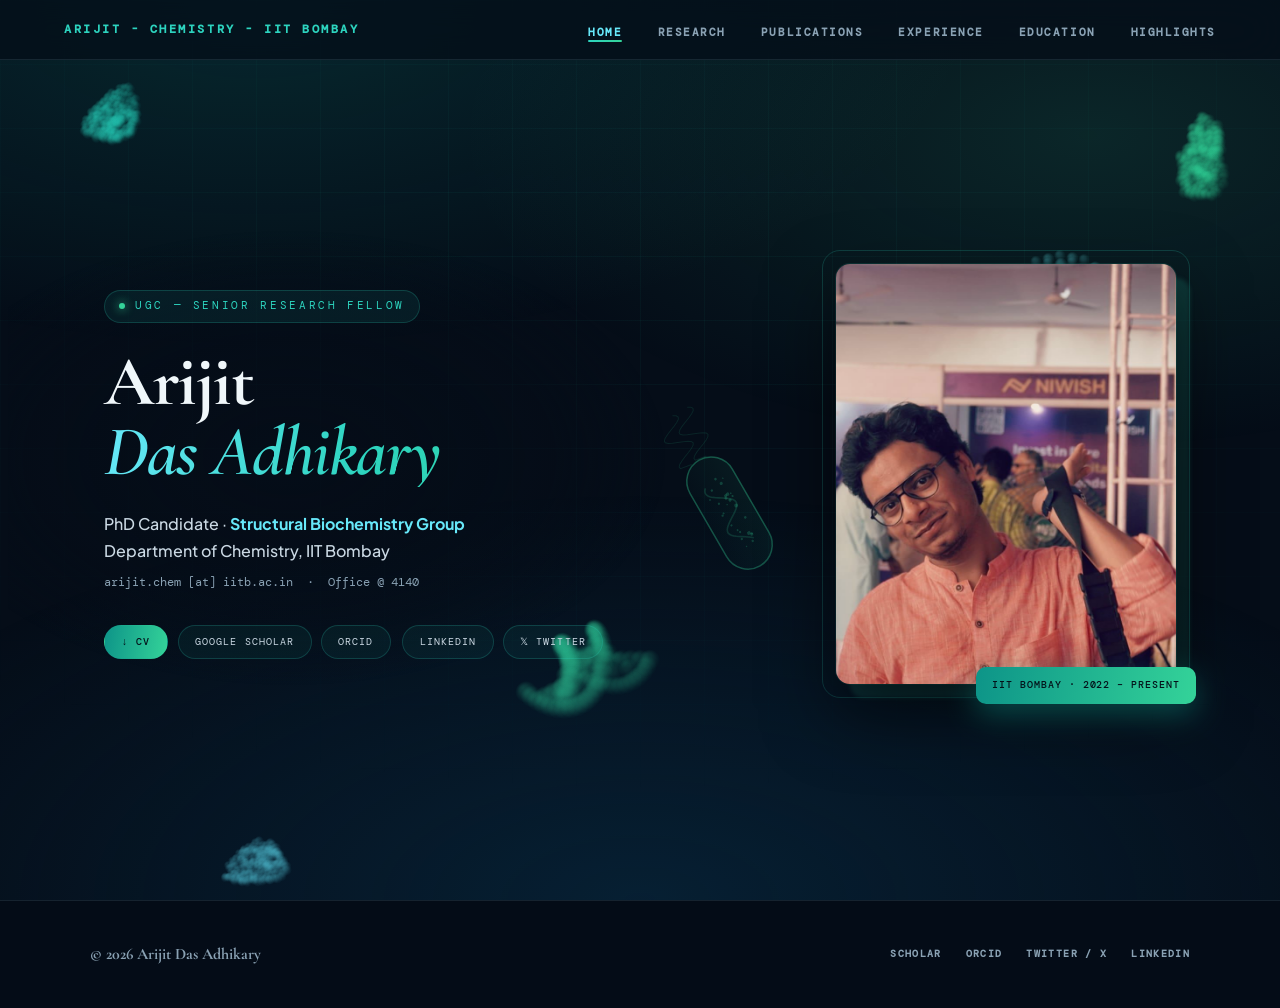
==== commit 280c4db0: "Add files via upload" ====
--- a/index.html
+++ b/index.html
@@ -55,7 +55,7 @@
 
 <footer>
   <div class="footer-inner">
-  <div class="footer-name">© 2025 Arijit Das Adhikary</div>
+  <div class="footer-name">© 2026 Arijit Das Adhikary</div>
   <div class="footer-links">
     <a href="https://scholar.google.com/citations?user=nxR1BeMAAAAJ" target="_blank">Scholar</a>
     <a href="https://orcid.org/0009-0005-9347-6562" target="_blank">ORCID</a>
--- a/style.css
+++ b/style.css
@@ -391,7 +391,7 @@
 
 /* every content section is a translucent pane over the canvas */
 body > section:not(#hero) {
-  background: linear-gradient(180deg, rgba(8, 19, 31, 0.72), rgba(5, 13, 24, 0.88));
+  background: linear-gradient(180deg, rgba(8, 19, 31, 0.36), rgba(5, 13, 24, 0.54));
   border-top: 1px solid var(--border-soft);
   border-bottom: 1px solid var(--border-soft);
   backdrop-filter: blur(3px);
@@ -589,7 +589,12 @@
 .edu-detail a:hover { text-decoration: underline; }
 
 /* ── HIGHLIGHTS ─────────────────────────────────────────── */
-#highlights h2 { margin-bottom: 2.5rem; }
+/* standalone page headings — no section-label pill above them */
+#highlights h2,
+#publications h2 {
+  font-size: clamp(2.4rem, 4.2vw, 4rem);
+  margin-bottom: 2.5rem;
+}
 
 .timeline-year-group { margin-bottom: 2.5rem; }
 
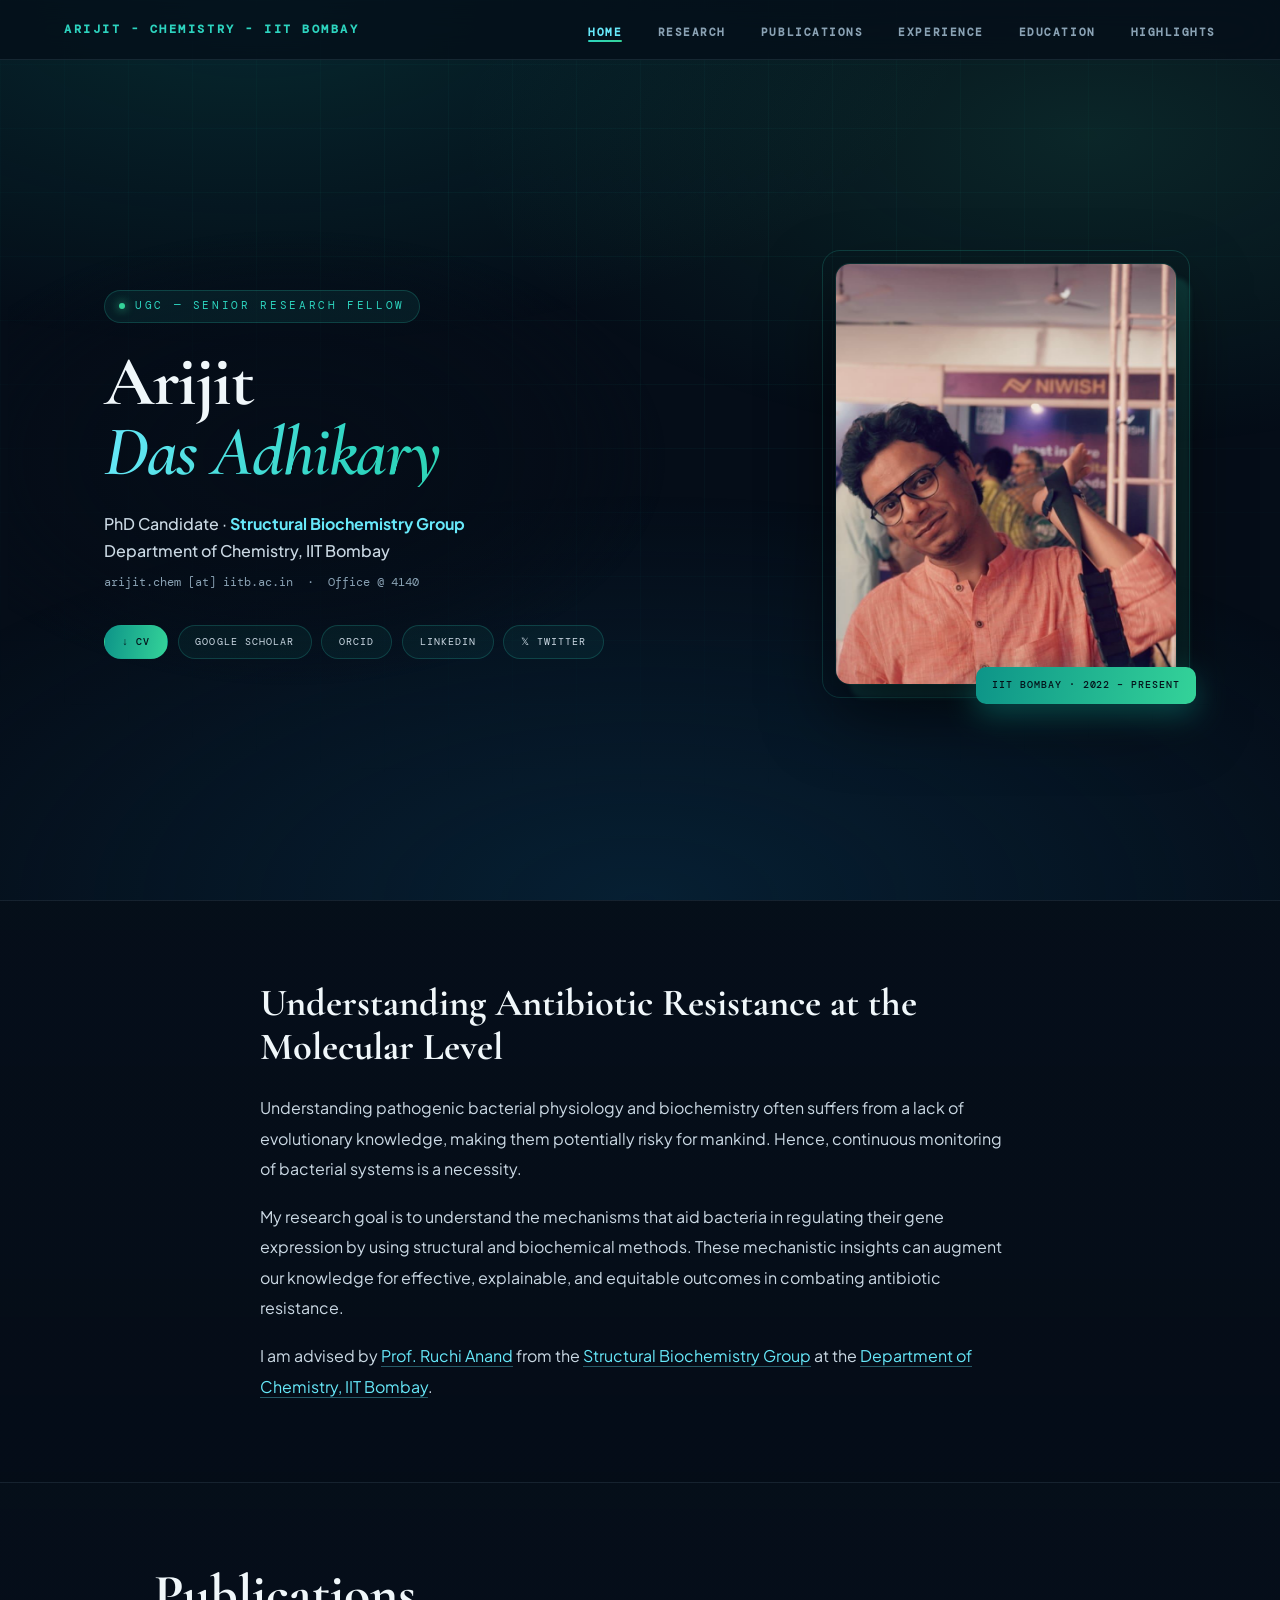
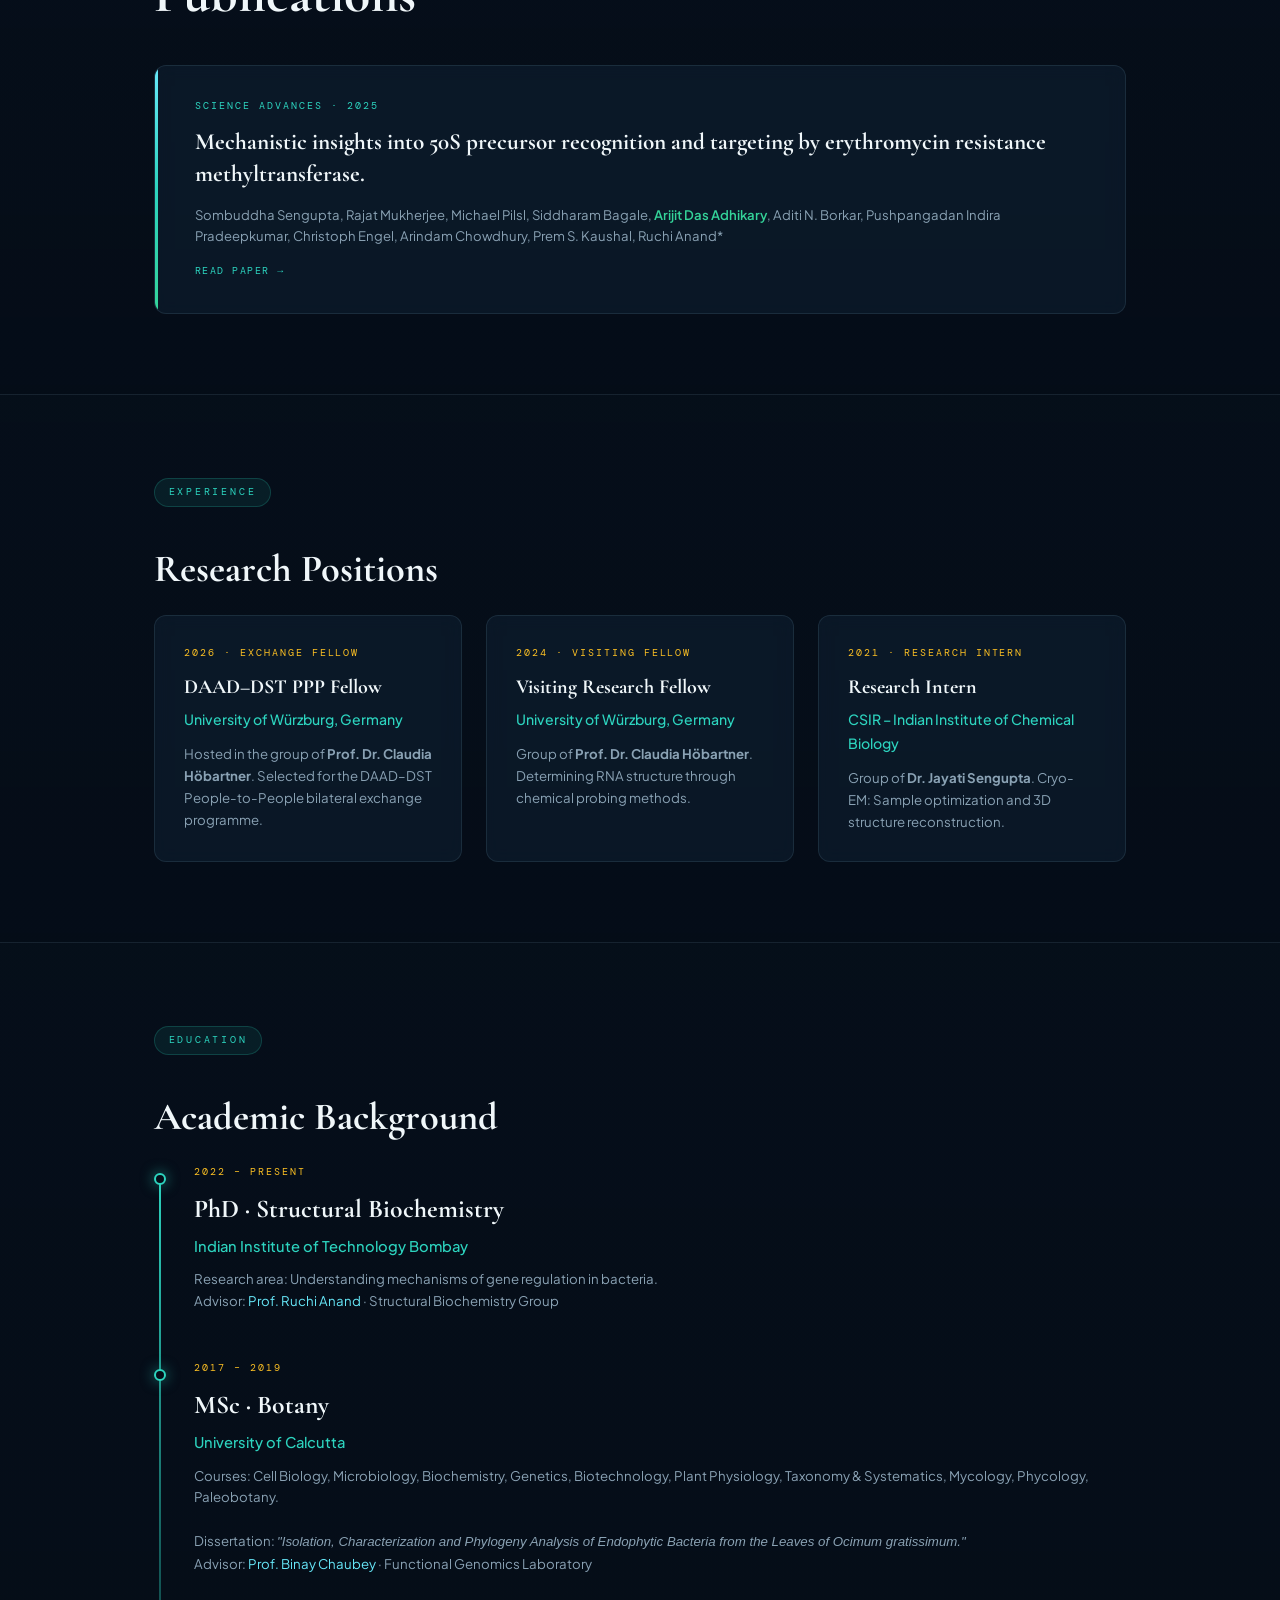
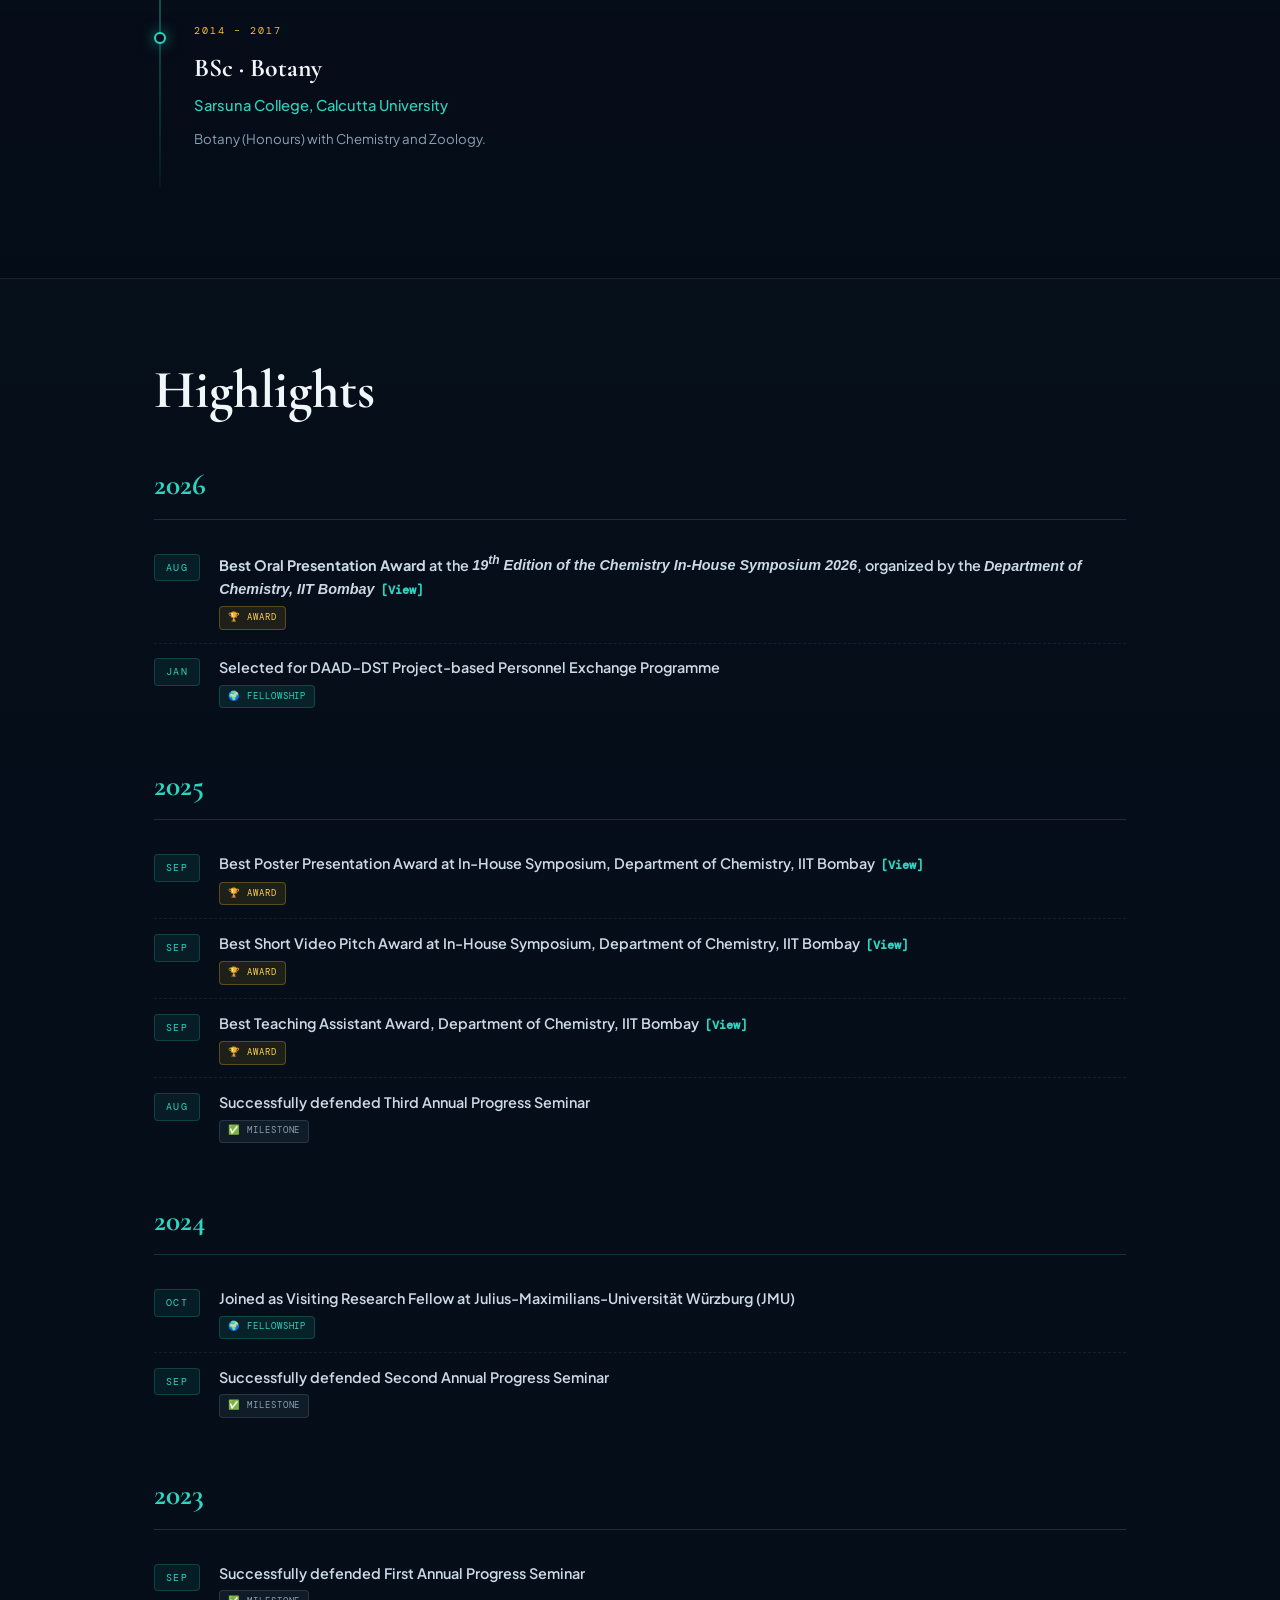
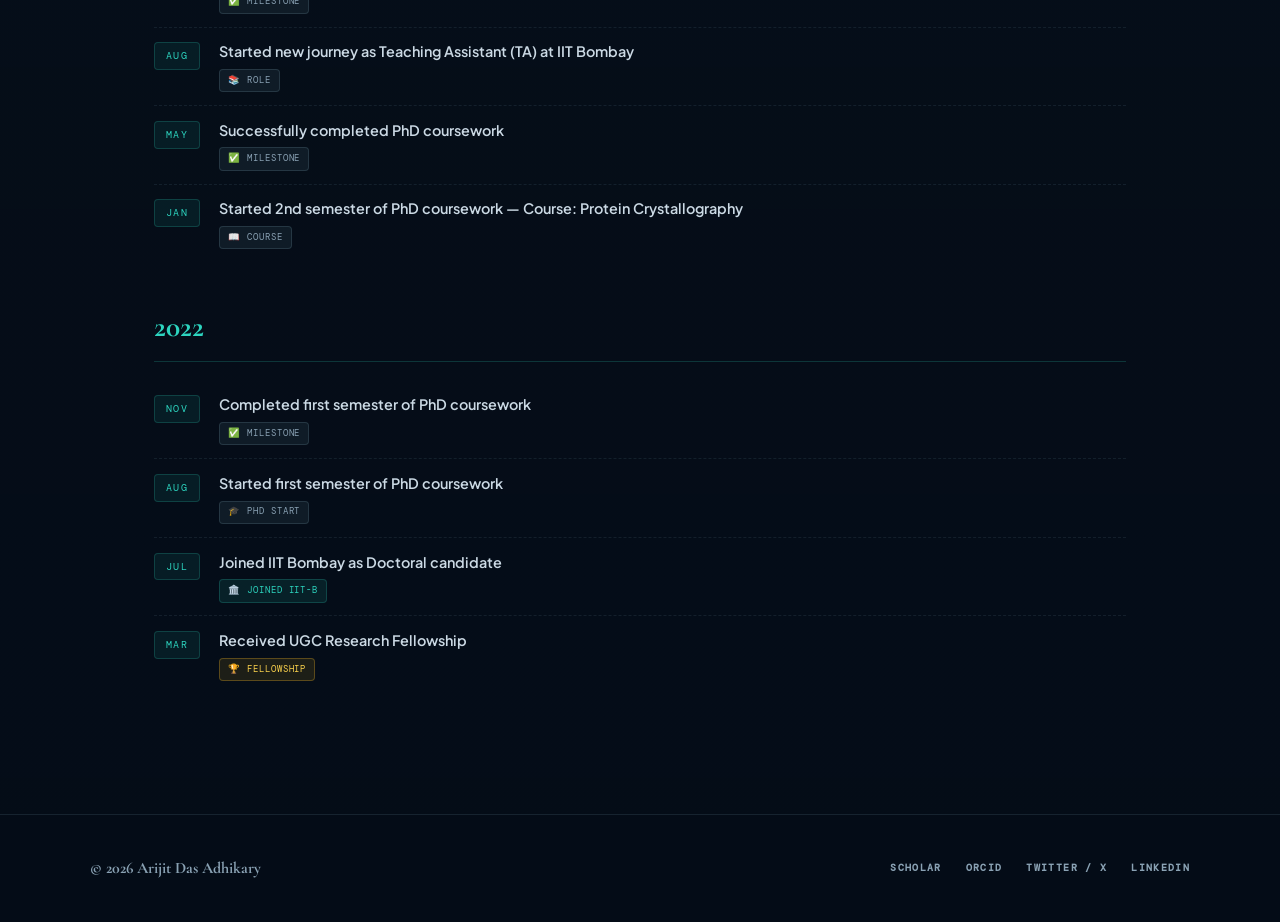
==== commit 6202d2fb: "Add files via upload" ====
--- a/index.html
+++ b/index.html
@@ -8,21 +8,25 @@
   <link href="https://fonts.googleapis.com/css2?family=Cormorant+Garamond:ital,wght@0,400;0,600;0,700;1,400;1,600;1,700&family=DM+Mono:wght@400;500&family=Plus+Jakarta+Sans:wght@400;500;600;700&display=swap" rel="stylesheet"/>
   <link rel="stylesheet" href="style.css"/>
   <meta name="theme-color" content="#050d18"/>
-  <script src="molecular-bg.js" defer></script>
   <noscript><style>.reveal{opacity:1!important;transform:none!important}.hero-photo{opacity:1!important;animation:none!important}</style></noscript>
 </head>
 <body>
 
+<!-- Background video: faint, muted, looping. Put your file next to this page as "background.mp4". -->
+<video id="bg-video" autoplay muted loop playsinline preload="auto" aria-hidden="true" tabindex="-1">
+  <source src="background.mp4" type="video/mp4"/>
+</video>
+
 <nav>
-  <a class="nav-brand" href="index.html">Arijit - Chemistry - IIT Bombay</a>
+  <a class="nav-brand" href="#hero">Arijit - Chemistry - IIT Bombay</a>
   <button class="nav-toggle" aria-label="Menu" aria-expanded="false">☰</button>
   <ul class="nav-links">
-    <li><a href="index.html" class="active">Home</a></li>
-    <li><a href="research.html">Research</a></li>
-    <li><a href="publications.html">Publications</a></li>
-    <li><a href="experience.html">Experience</a></li>
-    <li><a href="education.html">Education</a></li>
-    <li><a href="highlights.html">Highlights</a></li>
+    <li><a href="#hero" class="active">Home</a></li>
+    <li><a href="#research">Research</a></li>
+    <li><a href="#publications">Publications</a></li>
+    <li><a href="#experience">Experience</a></li>
+    <li><a href="#education">Education</a></li>
+    <li><a href="#highlights">Highlights</a></li>
   </ul>
 </nav>
 
@@ -53,6 +57,244 @@
 </section>
 </div><!-- end #hero-shell -->
 
+<section id="research" class="light-section">
+  <div class="container">
+    <div class="about-grid">
+      <div class="about-text reveal">
+        <h2>Understanding Antibiotic Resistance at the Molecular Level</h2>
+        <p>
+          Understanding pathogenic bacterial physiology and biochemistry often suffers from a lack of evolutionary knowledge, making them potentially risky for mankind. Hence, continuous monitoring of bacterial systems is a necessity.
+        </p>
+        <p>
+          My research goal is to understand the mechanisms that aid bacteria in regulating their gene expression by using structural and biochemical methods. These mechanistic insights can augment our knowledge for effective, explainable, and equitable outcomes in combating antibiotic resistance.
+        </p>
+        <p>
+          I am advised by <a href="https://structuralbioiitb.wixsite.com/ruchianand/present-team" target="_blank">Prof. Ruchi Anand</a> from the <a href="https://structuralbioiitb.wixsite.com/ruchianand" target="_blank">Structural Biochemistry Group</a> at the <a href="https://www.chem.iitb.ac.in/" target="_blank">Department of Chemistry, IIT Bombay</a>.
+        </p>
+      </div>
+    </div>
+  </div>
+</section>
+
+<section id="publications">
+  <div class="container">
+    <h2>Publications</h2>
+    <div class="pub-card reveal">
+      <div class="pub-journal">Science Advances · 2025</div>
+      <div class="pub-title">Mechanistic insights into 50S precursor recognition and targeting by erythromycin resistance methyltransferase.</div>
+      <div class="pub-authors">
+        Sombuddha Sengupta, Rajat Mukherjee, Michael Pilsl, Siddharam Bagale,
+        <strong>Arijit Das Adhikary</strong>, Aditi N. Borkar,
+        Pushpangadan Indira Pradeepkumar, Christoph Engel, Arindam Chowdhury,
+        Prem S. Kaushal, Ruchi Anand*
+      </div>
+      <a class="pub-link" href="https://www.science.org/doi/epdf/10.1126/sciadv.aea1545" target="_blank">Read Paper →</a>
+    </div>
+  </div>
+</section>
+
+<section id="experience" class="light-section">
+  <div class="container">
+    <div class="section-label">Experience</div>
+    <h2>Research Positions</h2>
+    <div class="exp-grid">
+      <div class="exp-card reveal">
+        <div class="exp-year">2026 · Exchange Fellow</div>
+        <div class="exp-title">DAAD–DST PPP Fellow</div>
+        <div class="exp-place">University of Würzburg, Germany</div>
+        <div class="exp-desc">Hosted in the group of <strong>Prof. Dr. Claudia Höbartner</strong>. Selected for the DAAD–DST People-to-People bilateral exchange programme.</div>
+      </div>
+      <div class="exp-card reveal">
+        <div class="exp-year">2024 · Visiting Fellow</div>
+        <div class="exp-title">Visiting Research Fellow</div>
+        <div class="exp-place">University of Würzburg, Germany</div>
+        <div class="exp-desc">Group of <strong>Prof. Dr. Claudia Höbartner</strong>. Determining RNA structure through chemical probing methods.</div>
+      </div>
+      <div class="exp-card reveal">
+        <div class="exp-year">2021 · Research Intern</div>
+        <div class="exp-title">Research Intern</div>
+        <div class="exp-place">CSIR – Indian Institute of Chemical Biology</div>
+        <div class="exp-desc">Group of <strong>Dr. Jayati Sengupta</strong>. Cryo-EM: Sample optimization and 3D structure reconstruction.</div>
+      </div>
+    </div>
+  </div>
+</section>
+
+<section id="education">
+  <div class="container">
+    <div class="section-label">Education</div>
+    <h2>Academic Background</h2>
+    <div class="edu-timeline">
+      <div class="edu-item reveal">
+        <div class="edu-year">2022 – Present</div>
+        <div class="edu-degree">PhD · Structural Biochemistry</div>
+        <div class="edu-inst">Indian Institute of Technology Bombay</div>
+        <div class="edu-detail">Research area: Understanding mechanisms of gene regulation in bacteria.<br>Advisor: <a href="https://structuralbioiitb.wixsite.com/ruchianand/present-team" target="_blank">Prof. Ruchi Anand</a> · Structural Biochemistry Group</div>
+      </div>
+      <div class="edu-item reveal">
+        <div class="edu-year">2017 – 2019</div>
+        <div class="edu-degree">MSc · Botany</div>
+        <div class="edu-inst">University of Calcutta</div>
+        <div class="edu-detail">
+          Courses: Cell Biology, Microbiology, Biochemistry, Genetics, Biotechnology, Plant Physiology, Taxonomy & Systematics, Mycology, Phycology, Paleobotany.<br><br>
+          Dissertation: <em>"Isolation, Characterization and Phylogeny Analysis of Endophytic Bacteria from the Leaves of Ocimum gratissimum."</em><br>
+          Advisor: <a href="https://research.caluniv.ac.in/researcher/binay-chaubey" target="_blank">Prof. Binay Chaubey</a> · Functional Genomics Laboratory
+        </div>
+      </div>
+      <div class="edu-item reveal">
+        <div class="edu-year">2014 – 2017</div>
+        <div class="edu-degree">BSc · Botany</div>
+        <div class="edu-inst">Sarsuna College, Calcutta University</div>
+        <div class="edu-detail">Botany (Honours) with Chemistry and Zoology.</div>
+      </div>
+    </div>
+  </div>
+</section>
+
+<section id="highlights" class="light-section">
+  <div class="container">
+    <h2>Highlights</h2>
+
+    <!-- 2026 -->
+    <div class="timeline-year-group reveal">
+      <div class="timeline-year-header">2026</div>
+      <div class="hl-item">
+        <span class="hl-month">Aug</span>
+        <div>
+          <div class="hl-text"><strong>Best Oral Presentation Award</strong> at the <em>19<sup>th</sup> Edition of the Chemistry In-House Symposium 2026</em>, organized by the <em>Department of Chemistry, IIT Bombay</em> &nbsp;<a href="https://1drv.ms/i/c/b4a270fbcc1c11d6/IQCzXsetF-bCQpwtclPsPSK6ATk7FXgwVGbhSJmfmVuWpbs?e=Eyeyua" target="_blank" rel="noopener">[View]</a></div>
+          <span class="hl-badge badge-award">🏆 Award</span>
+        </div>
+      </div>
+      <div class="hl-item">
+        <span class="hl-month">Jan</span>
+        <div>
+          <div class="hl-text">Selected for DAAD–DST Project-based Personnel Exchange Programme</div>
+          <span class="hl-badge badge-fellow">🌍 Fellowship</span>
+        </div>
+      </div>
+    </div>
+
+    <!-- 2025 -->
+    <div class="timeline-year-group reveal">
+      <div class="timeline-year-header">2025</div>
+      <div class="hl-item">
+        <span class="hl-month">Sep</span>
+        <div>
+          <div class="hl-text">Best Poster Presentation Award at In-House Symposium, Department of Chemistry, IIT Bombay &nbsp;<a href="https://1drv.ms/i/c/b4a270fbcc1c11d6/EXBStxMGq_tKiheQ2_JLAxkBqVeebMrAIvn_mcmXWKHIeQ?e=4lSIxk" target="_blank">[View]</a></div>
+          <span class="hl-badge badge-award">🏆 Award</span>
+        </div>
+      </div>
+      <div class="hl-item">
+        <span class="hl-month">Sep</span>
+        <div>
+          <div class="hl-text">Best Short Video Pitch Award at In-House Symposium, Department of Chemistry, IIT Bombay &nbsp;<a href="https://1drv.ms/i/c/b4a270fbcc1c11d6/EWp3gEXILupEoD17oylWlccB-o6Z3aQHpyDUKtBzM8JEvQ?e=ESOVmv" target="_blank">[View]</a></div>
+          <span class="hl-badge badge-award">🏆 Award</span>
+        </div>
+      </div>
+      <div class="hl-item">
+        <span class="hl-month">Sep</span>
+        <div>
+          <div class="hl-text">Best Teaching Assistant Award, Department of Chemistry, IIT Bombay &nbsp;<a href="https://1drv.ms/i/c/b4a270fbcc1c11d6/ETEK5-OUzNJOhh9osaDl3dsBskRPzp3K-xLZG1-OmJJ-WA?e=jCfKuh" target="_blank">[View]</a></div>
+          <span class="hl-badge badge-award">🏆 Award</span>
+        </div>
+      </div>
+      <div class="hl-item">
+        <span class="hl-month">Aug</span>
+        <div>
+          <div class="hl-text">Successfully defended Third Annual Progress Seminar</div>
+          <span class="hl-badge badge-milestone">✅ Milestone</span>
+        </div>
+      </div>
+    </div>
+
+    <!-- 2024 -->
+    <div class="timeline-year-group reveal">
+      <div class="timeline-year-header">2024</div>
+      <div class="hl-item">
+        <span class="hl-month">Oct</span>
+        <div>
+          <div class="hl-text">Joined as Visiting Research Fellow at Julius-Maximilians-Universität Würzburg (JMU)</div>
+          <span class="hl-badge badge-fellow">🌍 Fellowship</span>
+        </div>
+      </div>
+      <div class="hl-item">
+        <span class="hl-month">Sep</span>
+        <div>
+          <div class="hl-text">Successfully defended Second Annual Progress Seminar</div>
+          <span class="hl-badge badge-milestone">✅ Milestone</span>
+        </div>
+      </div>
+    </div>
+
+    <!-- 2023 -->
+    <div class="timeline-year-group reveal">
+      <div class="timeline-year-header">2023</div>
+      <div class="hl-item">
+        <span class="hl-month">Sep</span>
+        <div>
+          <div class="hl-text">Successfully defended First Annual Progress Seminar</div>
+          <span class="hl-badge badge-milestone">✅ Milestone</span>
+        </div>
+      </div>
+      <div class="hl-item">
+        <span class="hl-month">Aug</span>
+        <div>
+          <div class="hl-text">Started new journey as Teaching Assistant (TA) at IIT Bombay</div>
+          <span class="hl-badge badge-milestone">📚 Role</span>
+        </div>
+      </div>
+      <div class="hl-item">
+        <span class="hl-month">May</span>
+        <div>
+          <div class="hl-text">Successfully completed PhD coursework</div>
+          <span class="hl-badge badge-milestone">✅ Milestone</span>
+        </div>
+      </div>
+      <div class="hl-item">
+        <span class="hl-month">Jan</span>
+        <div>
+          <div class="hl-text">Started 2nd semester of PhD coursework — Course: Protein Crystallography</div>
+          <span class="hl-badge badge-milestone">📖 Course</span>
+        </div>
+      </div>
+    </div>
+
+    <!-- 2022 -->
+    <div class="timeline-year-group reveal">
+      <div class="timeline-year-header">2022</div>
+      <div class="hl-item">
+        <span class="hl-month">Nov</span>
+        <div>
+          <div class="hl-text">Completed first semester of PhD coursework</div>
+          <span class="hl-badge badge-milestone">✅ Milestone</span>
+        </div>
+      </div>
+      <div class="hl-item">
+        <span class="hl-month">Aug</span>
+        <div>
+          <div class="hl-text">Started first semester of PhD coursework</div>
+          <span class="hl-badge badge-milestone">🎓 PhD Start</span>
+        </div>
+      </div>
+      <div class="hl-item">
+        <span class="hl-month">Jul</span>
+        <div>
+          <div class="hl-text">Joined IIT Bombay as Doctoral candidate</div>
+          <span class="hl-badge badge-fellow">🏛️ Joined IIT-B</span>
+        </div>
+      </div>
+      <div class="hl-item">
+        <span class="hl-month">Mar</span>
+        <div>
+          <div class="hl-text">Received UGC Research Fellowship</div>
+          <span class="hl-badge badge-award">🏆 Fellowship</span>
+        </div>
+      </div>
+    </div>
+
+  </div>
+</section>
+
 <footer>
   <div class="footer-inner">
   <div class="footer-name">© 2026 Arijit Das Adhikary</div>
@@ -66,29 +308,64 @@
 </footer>
 
 <script>
+  // reveal on scroll
   const reveals = document.querySelectorAll('.reveal');
   if (!('IntersectionObserver' in window)) {
     reveals.forEach(el => el.classList.add('visible'));
   } else {
-  const observer = new IntersectionObserver((entries) => {
-    entries.forEach((entry, i) => {
-      if (entry.isIntersecting) {
-        setTimeout(() => entry.target.classList.add('visible'), i * 80);
-      }
-    });
-  }, { threshold: 0.1 });
-  reveals.forEach(el => observer.observe(el));
+    const observer = new IntersectionObserver((entries) => {
+      entries.forEach((entry, i) => {
+        if (entry.isIntersecting) {
+          setTimeout(() => entry.target.classList.add('visible'), i * 80);
+        }
+      });
+    }, { threshold: 0.1 });
+    reveals.forEach(el => observer.observe(el));
   }
 
   // mobile nav
   const toggle = document.querySelector('.nav-toggle');
   const links  = document.querySelector('.nav-links');
+  const closeMenu = () => {
+    links.classList.remove('open');
+    toggle.setAttribute('aria-expanded', 'false');
+    toggle.textContent = '☰';
+  };
   if (toggle) {
     toggle.addEventListener('click', () => {
       const open = links.classList.toggle('open');
       toggle.setAttribute('aria-expanded', open);
       toggle.textContent = open ? '✕' : '☰';
     });
+    links.querySelectorAll('a').forEach(a => a.addEventListener('click', closeMenu));
+  }
+
+  // highlight the nav link of the section currently in view
+  const navLinks = [...document.querySelectorAll('.nav-links a')];
+  const targets = navLinks
+    .map(a => document.querySelector(a.getAttribute('href')))
+    .filter(Boolean);
+  function spy() {
+    const y = window.scrollY + window.innerHeight * 0.35;
+    let current = targets[0];
+    targets.forEach(t => { if (t.getBoundingClientRect().top + window.scrollY <= y) current = t; });
+    // at the very bottom, the last section wins
+    if (window.innerHeight + window.scrollY >= document.body.scrollHeight - 4) current = targets[targets.length - 1];
+    navLinks.forEach(a => a.classList.toggle('active', a.getAttribute('href') === '#' + (current.id || 'hero')));
+  }
+  window.addEventListener('scroll', spy, { passive: true });
+  window.addEventListener('resize', spy);
+  spy();
+
+  // background video: start it, but respect reduced-motion and failed autoplay
+  const bg = document.getElementById('bg-video');
+  if (bg) {
+    bg.muted = true;
+    if (window.matchMedia('(prefers-reduced-motion: reduce)').matches) {
+      bg.pause(); bg.removeAttribute('autoplay');
+    } else {
+      const p = bg.play(); if (p && p.catch) p.catch(() => {});
+    }
   }
 </script>
 </body>
--- a/style.css
+++ b/style.css
@@ -47,13 +47,19 @@
 
 /* ── BACKGROUND LAYERS ──────────────────────────────────── */
 
-/* canvas injected by molecular-bg.js sits at z-index 0 */
-#molecular-bg {
+/* fixed background video, kept very faint (raise/lower --bg-video-opacity) */
+:root { --bg-video-opacity: 0.16; }
+
+#bg-video {
   position: fixed;
   inset: 0;
+  width: 100%;
+  height: 100%;
+  object-fit: cover;
+  object-position: center 55%;   /* portrait video on a wide screen: keep the action band in view */
   z-index: 0;
   pointer-events: none;
-  opacity: 1;
+  opacity: var(--bg-video-opacity);
 }
 
 /* radial depth wash over the canvas */
@@ -391,11 +397,10 @@
 
 /* every content section is a translucent pane over the canvas */
 body > section:not(#hero) {
-  background: linear-gradient(180deg, rgba(8, 19, 31, 0.36), rgba(5, 13, 24, 0.54));
+  background: linear-gradient(180deg, rgba(8, 19, 31, 0.30), rgba(5, 13, 24, 0.42));
   border-top: 1px solid var(--border-soft);
-  border-bottom: 1px solid var(--border-soft);
-  backdrop-filter: blur(3px);
-  -webkit-backdrop-filter: blur(3px);
+  /* one-page: sections stack, so no double border between them */
+  border-bottom: none;
 }
 
 /* ── ABOUT / RESEARCH ───────────────────────────────────── */
@@ -731,6 +736,7 @@
 .reveal.visible { opacity: 1; transform: none; }
 
 @media (prefers-reduced-motion: reduce) {
+  #bg-video { display: none; }
   *, *::before, *::after {
     animation-duration: 0.01ms !important;
     animation-iteration-count: 1 !important;
@@ -754,8 +760,9 @@
   cursor: pointer;
 }
 
-/* content pages sit below the fixed nav */
-body > section:not(#hero) > .container { padding-top: 7.5rem; }
+/* one-page layout: anchors land just below the fixed nav */
+html { scroll-padding-top: 3.5rem; }
+body > section:not(#hero) > .container { padding-top: 5rem; padding-bottom: 5rem; }
 
 /* ── RESPONSIVE ─────────────────────────────────────────── */
 @media (max-width: 900px) {
@@ -781,6 +788,6 @@
   .nav-links.open { display: flex; }
   nav:has(.nav-links.open) { background: rgba(5, 13, 24, 0.96); }
   .nav-links.open a { padding: 0.15rem 0; }
-  body > section:not(#hero) > .container { padding-top: 6rem; }
+  body > section:not(#hero) > .container { padding-top: 4rem; padding-bottom: 4rem; }
   .pub-card { padding: 1.5rem 1.4rem; }
 }
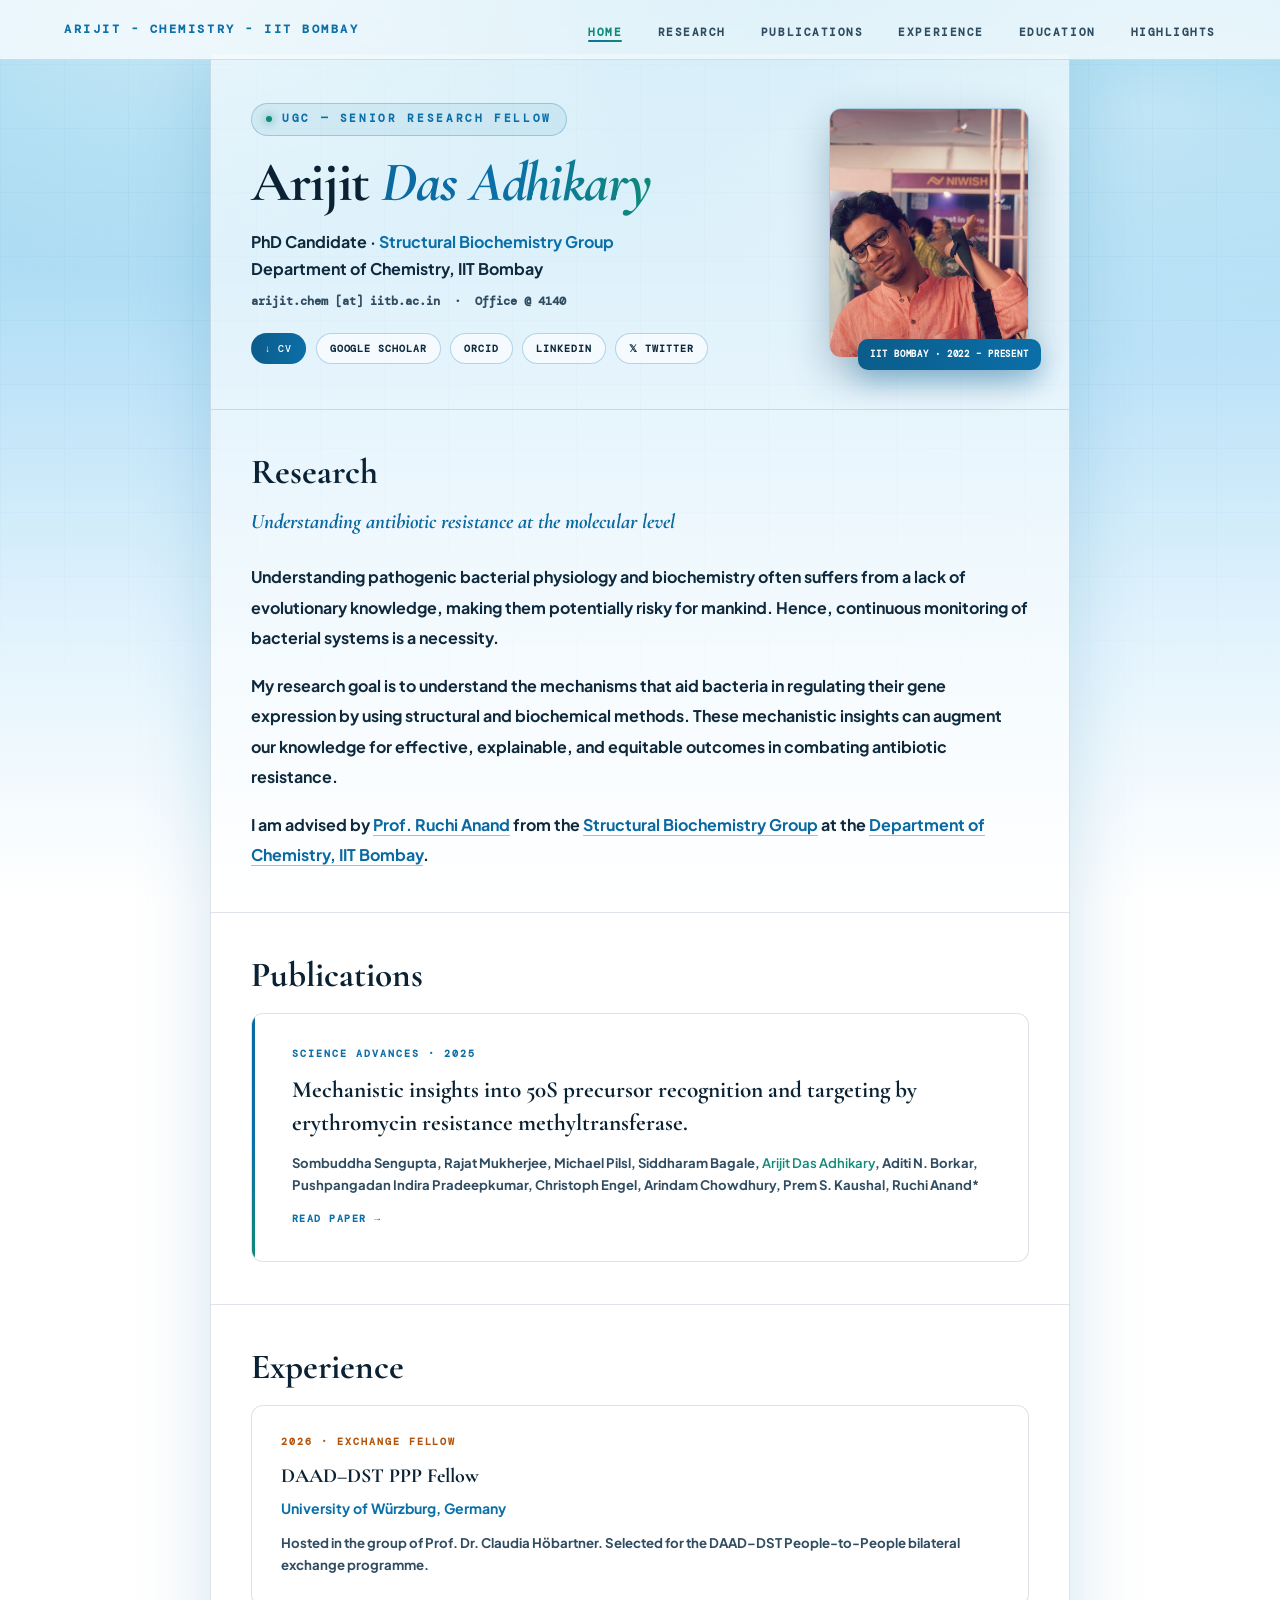
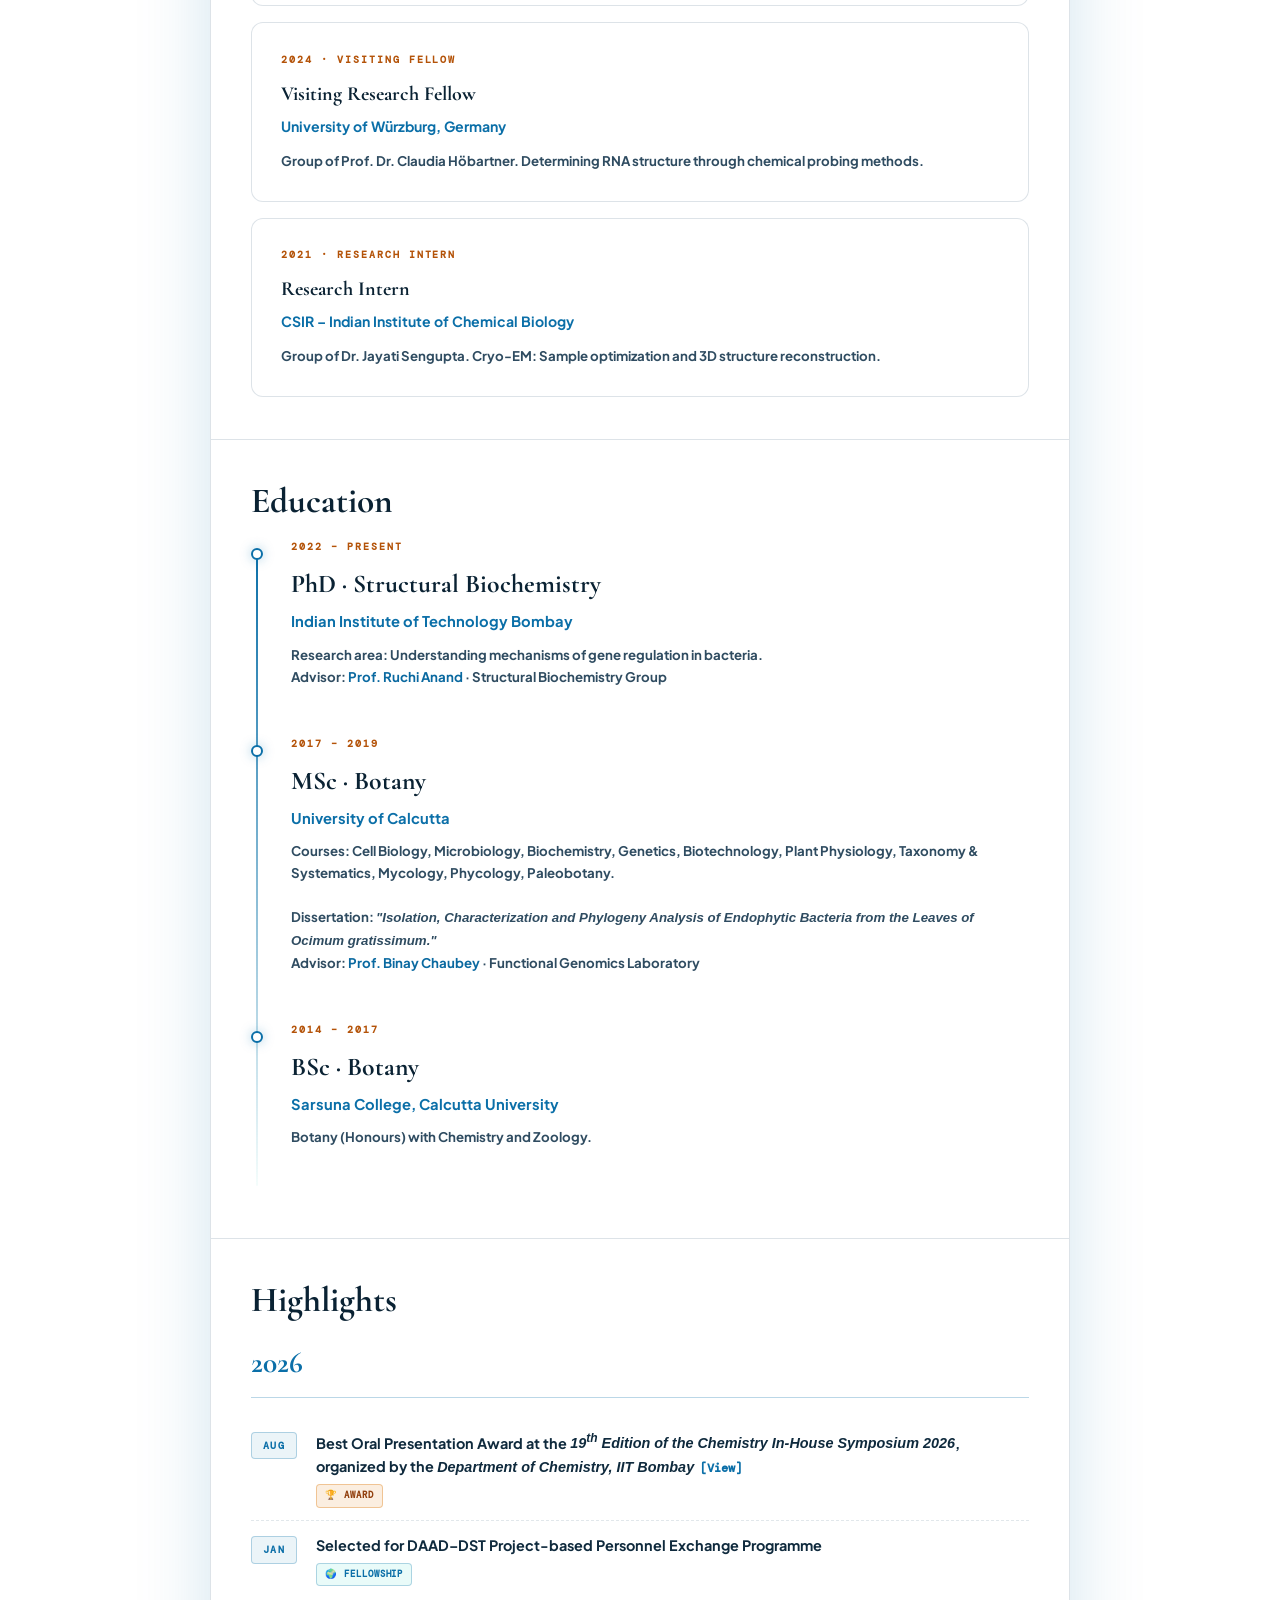
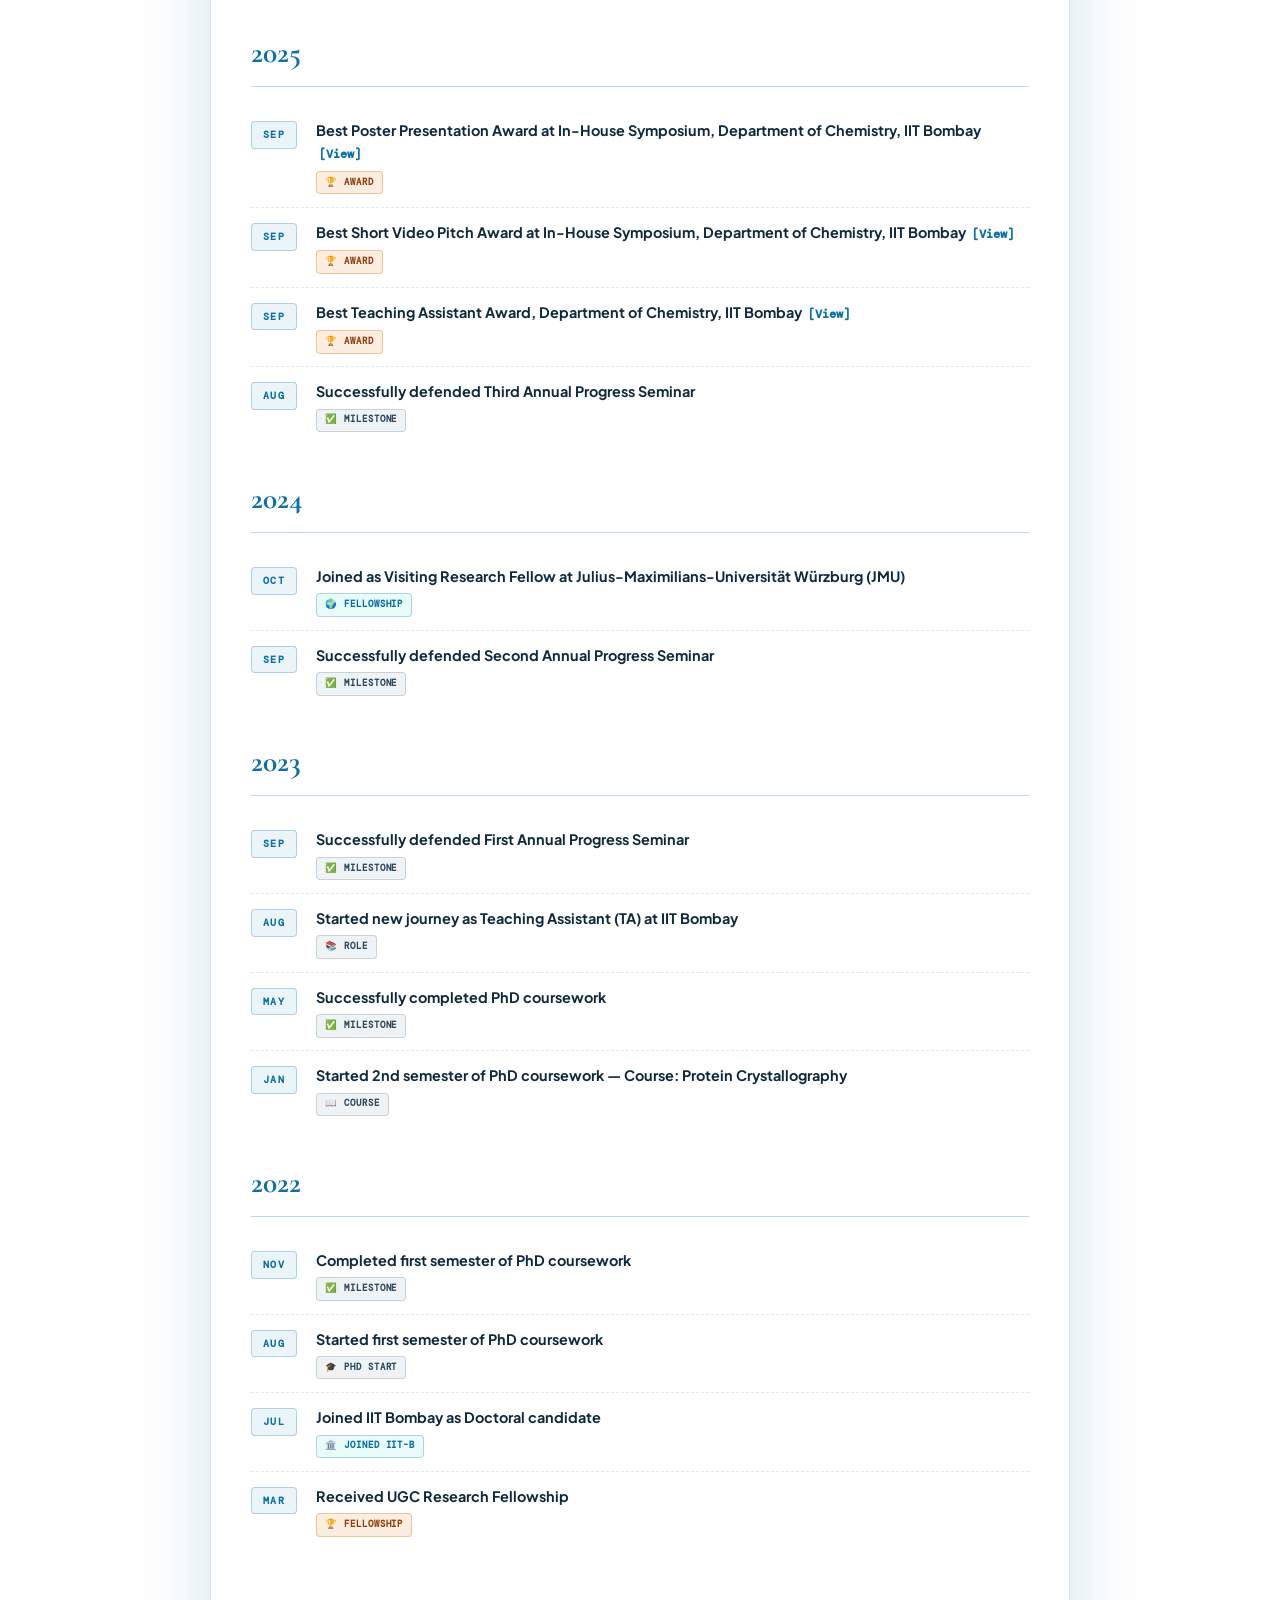
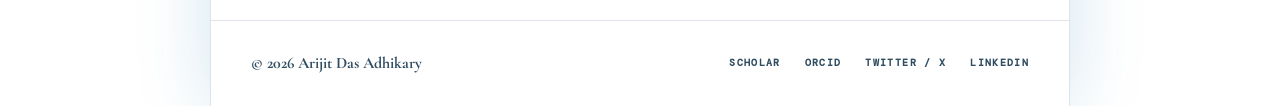
==== commit bf0023db: "Add files via upload" ====
--- a/index.html
+++ b/index.html
@@ -7,7 +7,7 @@
   <meta name="description" content="Arijit Das Adhikary — PhD candidate in the Structural Biochemistry Group, Department of Chemistry, IIT Bombay."/>
   <link href="https://fonts.googleapis.com/css2?family=Cormorant+Garamond:ital,wght@0,400;0,600;0,700;1,400;1,600;1,700&family=DM+Mono:wght@400;500&family=Plus+Jakarta+Sans:wght@400;500;600;700&display=swap" rel="stylesheet"/>
   <link rel="stylesheet" href="style.css"/>
-  <meta name="theme-color" content="#050d18"/>
+  <meta name="theme-color" content="#87ceeb"/>
   <noscript><style>.reveal{opacity:1!important;transform:none!important}.hero-photo{opacity:1!important;animation:none!important}</style></noscript>
 </head>
 <body>
@@ -30,38 +30,36 @@
   </ul>
 </nav>
 
-<div id="hero-shell">
-<section id="hero">
-    <div class="hero-content">
-      <div class="hero-tag"><span class="tag-dot"></span>UGC — Senior Research Fellow</div>
-      <h1>Arijit<br><em>Das Adhikary</em></h1>
-      <p class="hero-sub">
-        PhD Candidate · <strong>Structural Biochemistry Group</strong><br>
-        Department of Chemistry, IIT Bombay
-      </p>
-      <p class="hero-email">arijit.chem [at] iitb.ac.in &nbsp;·&nbsp; Office @ 4140</p>
-      <div class="hero-links">
-        <a class="pill primary" href="https://c9b59960-8483-4628-bce7-35f59710bf24.filesusr.com/ugd/0b84d2_90221eb21ab24dd7b48ad1435c525145.pdf" target="_blank">↓ CV</a>
-        <a class="pill" href="https://scholar.google.com/citations?user=nxR1BeMAAAAJ" target="_blank">Google Scholar</a>
-        <a class="pill" href="https://orcid.org/0009-0005-9347-6562" target="_blank">ORCID</a>
-        <a class="pill" href="https://www.linkedin.com/in/arijit-das-adhikary-690660156/" target="_blank">LinkedIn</a>
-        <a class="pill" href="https://x.com/iarijit_" target="_blank">𝕏 Twitter</a>
-      </div>
-    </div>
-    <div class="hero-photo">
-      <div class="photo-frame">
-        <img src="profile.jpg" loading="eager" alt="Arijit Das Adhikary"/>
-        <div class="photo-badge">IIT Bombay · 2022 – Present</div>
-      </div>
-    </div>
-</section>
-</div><!-- end #hero-shell -->
+<main class="page">
+<header id="hero" class="intro">
+  <div class="intro-text">
+    <div class="hero-tag"><span class="tag-dot"></span>UGC — Senior Research Fellow</div>
+    <h1>Arijit <em>Das Adhikary</em></h1>
+    <p class="hero-sub">
+      PhD Candidate · <strong>Structural Biochemistry Group</strong><br>
+      Department of Chemistry, IIT Bombay
+    </p>
+    <p class="hero-email">arijit.chem [at] iitb.ac.in &nbsp;·&nbsp; Office @ 4140</p>
+    <div class="hero-links">
+      <a class="pill primary" href="https://c9b59960-8483-4628-bce7-35f59710bf24.filesusr.com/ugd/0b84d2_90221eb21ab24dd7b48ad1435c525145.pdf" target="_blank">↓ CV</a>
+      <a class="pill" href="https://scholar.google.com/citations?user=nxR1BeMAAAAJ" target="_blank">Google Scholar</a>
+      <a class="pill" href="https://orcid.org/0009-0005-9347-6562" target="_blank">ORCID</a>
+      <a class="pill" href="https://www.linkedin.com/in/arijit-das-adhikary-690660156/" target="_blank">LinkedIn</a>
+      <a class="pill" href="https://x.com/iarijit_" target="_blank">𝕏 Twitter</a>
+    </div>
+  </div>
+  <div class="intro-photo">
+    <img src="profile.jpg" loading="eager" alt="Arijit Das Adhikary"/>
+    <div class="photo-badge">IIT Bombay · 2022 – Present</div>
+  </div>
+</header>
 
 <section id="research" class="light-section">
   <div class="container">
     <div class="about-grid">
       <div class="about-text reveal">
-        <h2>Understanding Antibiotic Resistance at the Molecular Level</h2>
+        <h2>Research</h2>
+    <p class="lead">Understanding antibiotic resistance at the molecular level</p>
         <p>
           Understanding pathogenic bacterial physiology and biochemistry often suffers from a lack of evolutionary knowledge, making them potentially risky for mankind. Hence, continuous monitoring of bacterial systems is a necessity.
         </p>
@@ -95,8 +93,7 @@
 
 <section id="experience" class="light-section">
   <div class="container">
-    <div class="section-label">Experience</div>
-    <h2>Research Positions</h2>
+    <h2>Experience</h2>
     <div class="exp-grid">
       <div class="exp-card reveal">
         <div class="exp-year">2026 · Exchange Fellow</div>
@@ -122,8 +119,7 @@
 
 <section id="education">
   <div class="container">
-    <div class="section-label">Education</div>
-    <h2>Academic Background</h2>
+    <h2>Education</h2>
     <div class="edu-timeline">
       <div class="edu-item reveal">
         <div class="edu-year">2022 – Present</div>
@@ -306,6 +302,7 @@
   </div>
   </div>
 </footer>
+</main>
 
 <script>
   // reveal on scroll
--- a/style.css
+++ b/style.css
@@ -48,7 +48,7 @@
 /* ── BACKGROUND LAYERS ──────────────────────────────────── */
 
 /* fixed background video, kept very faint (raise/lower --bg-video-opacity) */
-:root { --bg-video-opacity: 0.16; }
+:root { --bg-video-opacity: 0.30; }
 
 #bg-video {
   position: fixed;
@@ -791,3 +791,191 @@
   body > section:not(#hero) > .container { padding-top: 4rem; padding-bottom: 4rem; }
   .pub-card { padding: 1.5rem 1.4rem; }
 }
+
+
+/* ══════════════════════════════════════════════════════════
+   ONE-PAGE DOCUMENT LAYOUT
+   One centred column on top of the background video: intro,
+   then every section flows below it (like a classic academic
+   home page). The video shows at the sides and faintly
+   through the column.
+   ══════════════════════════════════════════════════════════ */
+html { scroll-padding-top: 4.4rem; }
+
+.page {
+  width: 100%;
+  max-width: 860px;
+  margin: 3.4rem auto 0;
+  flex: 1 0 auto;
+  background: rgba(5, 13, 24, 0.68);
+  border-left: 1px solid var(--border-soft);
+  border-right: 1px solid var(--border-soft);
+  box-shadow: 0 0 90px rgba(0, 0, 0, 0.35);
+}
+
+/* intro: text left, photo right */
+.intro {
+  display: grid;
+  grid-template-columns: 1fr auto;
+  gap: 2.5rem;
+  align-items: center;
+  padding: 3.2rem 2.5rem 3rem;
+}
+.page #hero.intro {          /* beat the old full-screen #hero rule */
+  min-height: 0;
+  max-width: none;
+  gap: 2rem;
+  padding: 3rem 2.5rem 2.8rem;
+}
+.intro-text { min-width: 0; }
+.intro .pill { padding: 0.4rem 0.8rem; font-size: 0.6rem; }
+.page .about-grid { justify-content: flex-start; }
+.page .about-text { max-width: none; }
+.intro h1 { font-size: clamp(2.3rem, 5vw, 3.5rem); line-height: 1.05; }
+.intro h1 em { display: inline; }
+.intro .hero-tag { margin-bottom: 1.1rem; }
+.intro .hero-sub { margin-top: 1rem; }
+.intro .hero-links { margin-top: 1.4rem; }
+
+.intro-photo { position: relative; width: 200px; height: 250px; flex-shrink: 0; }
+.intro-photo img {
+  width: 100%; height: 100%;
+  object-fit: cover; object-position: center top;
+  border-radius: 12px;
+  border: 1px solid var(--border);
+  box-shadow: 0 18px 44px rgba(0, 0, 0, 0.55);
+  filter: saturate(0.9) contrast(1.05) brightness(0.95);
+}
+.intro-photo .photo-badge { bottom: -12px; right: -12px; padding: 0.5rem 0.75rem; font-size: 0.55rem; }
+
+/* sections are plain blocks in the column, separated by a rule */
+.page section { border-top: 1px solid var(--border-soft); }
+.page .container { max-width: none; padding: 2.6rem 2.5rem; }
+
+.page h2,
+.page #publications h2,
+.page #highlights h2 {
+  font-size: clamp(1.7rem, 3vw, 2.2rem);
+  margin-bottom: 1.1rem;
+}
+.page .lead {
+  margin: -0.5rem 0 1.3rem;
+  font-family: 'Cormorant Garamond', serif;
+  font-style: italic;
+  font-size: 1.3rem;
+  color: var(--accent3);
+}
+
+.page .exp-grid { grid-template-columns: 1fr; gap: 1rem; }
+.page .timeline-year-group { margin-bottom: 1.8rem; }
+
+.page footer {
+  border-top: 1px solid var(--border-soft);
+  background: rgba(5, 13, 24, 0.5);
+  padding: 1.8rem 2.5rem;
+}
+.page .footer-inner { max-width: none; }
+
+@media (max-width: 700px) {
+  .page { margin-top: 3.2rem; border-left: 0; border-right: 0; }
+  .page #hero.intro { grid-template-columns: 1fr; gap: 1.8rem; padding: 2rem 1.25rem 2.2rem; }
+  .intro-photo { order: -1; margin: 0 auto 0.6rem; width: 170px; height: 212px; }
+  .intro-text { text-align: center; }
+  .intro .hero-links { justify-content: center; }
+  .page .container { padding: 2rem 1.25rem; }
+  .page footer { padding: 1.6rem 1.25rem; }
+}
+
+
+/* ══════════════════════════════════════════════════════════
+   LIGHT THEME — sky blue → white gradient
+   Later :root overrides the dark tokens above; everything that
+   used a token flips automatically, the rest is patched below.
+   ══════════════════════════════════════════════════════════ */
+:root {
+  --bg:            #dff1fc;
+  --bg2:           #eef8fe;
+  --surface:       #ffffff;
+  --surface2:      #f2f9fe;
+  --surface-glass: rgba(255, 255, 255, 0.62);
+
+  --accent:        #0b6fa8;   /* sky-blue, strong enough for text on white */
+  --accent2:       #0f8a78;   /* teal */
+  --accent3:       #0a69a0;   /* links */
+  --accent-deep:   #0b5c8a;
+
+  --border:        rgba(11, 111, 168, 0.28);
+  --border-soft:   rgba(15, 60, 90, 0.14);
+
+  --text:          #1d3a4f;
+  --text-dim:      #4a6578;
+  --text-bright:   #0a2233;
+  --gold:          #b45309;
+
+  --glow:          0 0 40px rgba(11, 111, 168, 0.18);
+  --bg-video-opacity: 0.42;
+}
+
+/* the page itself: sky blue at the top fading to white */
+html { background: #ffffff; }
+body {
+  background: linear-gradient(180deg, #87ceeb 0%, #b9e1f7 38%, #e4f4fd 72%, #ffffff 100%) fixed;
+}
+/* soft white clouds instead of the dark teal wash; fine blue grid */
+body::before {
+  background:
+    radial-gradient(ellipse 70% 45% at 15% 0%,  rgba(255, 255, 255, 0.55), transparent 70%),
+    radial-gradient(ellipse 60% 40% at 90% 12%, rgba(255, 255, 255, 0.40), transparent 70%);
+}
+body::after {
+  background-image:
+    linear-gradient(rgba(11, 111, 168, 0.05) 1px, transparent 1px),
+    linear-gradient(90deg, rgba(11, 111, 168, 0.05) 1px, transparent 1px);
+}
+
+/* video: multiply keeps its dark structures (RNA, proteins) and lets its pale sky vanish into the gradient */
+#bg-video { mix-blend-mode: multiply; }
+
+nav { background: rgba(255, 255, 255, 0.72); }
+nav:has(.nav-links.open) { background: rgba(255, 255, 255, 0.96); }
+
+.page {
+  background: rgba(255, 255, 255, 0.60);
+  box-shadow: 0 0 70px rgba(11, 111, 168, 0.18);
+}
+.page footer { background: rgba(255, 255, 255, 0.55); }
+footer { background: rgba(255, 255, 255, 0.6); }
+
+.hero-tag { background: rgba(11, 111, 168, 0.08); }
+.pill { background: rgba(255, 255, 255, 0.6); color: var(--text); }
+.pill:hover { background: rgba(11, 111, 168, 0.10); color: var(--accent); box-shadow: 0 6px 20px rgba(11, 111, 168, 0.20); }
+.pill.primary { background: linear-gradient(100deg, var(--accent-deep), var(--accent)); color: #fff; }
+.pill.primary:hover { color: #fff; box-shadow: 0 8px 24px rgba(11, 111, 168, 0.35); }
+.photo-badge { color: #fff; background: linear-gradient(100deg, var(--accent-deep), var(--accent)); box-shadow: 0 10px 26px rgba(11, 111, 168, 0.35); }
+.intro-photo img { box-shadow: 0 16px 40px rgba(15, 60, 90, 0.30); filter: none; }
+
+.pub-card, .exp-card { background: rgba(255, 255, 255, 0.72); }
+.pub-card:hover { background: #ffffff; box-shadow: 0 14px 38px rgba(15, 60, 90, 0.18), 0 0 0 1px rgba(11, 111, 168, 0.20); }
+.exp-card:hover { box-shadow: 0 14px 34px rgba(15, 60, 90, 0.18); }
+.pub-authors strong { color: var(--accent2); }
+
+.edu-item::before { background: #ffffff; box-shadow: 0 0 12px rgba(11, 111, 168, 0.35); }
+.hl-item { border-bottom-color: rgba(15, 60, 90, 0.12); }
+.hl-item:hover { background: rgba(11, 111, 168, 0.06); }
+.hl-month, .section-label { background: rgba(11, 111, 168, 0.08); }
+.badge-award { background: rgba(217, 119, 6, 0.12); color: #92400e; border-color: rgba(217, 119, 6, 0.35); }
+.badge-milestone { background: rgba(15, 60, 90, 0.06); color: var(--text-dim); border-color: rgba(15, 60, 90, 0.18); }
+.about-text a { border-bottom-color: rgba(10, 105, 160, 0.40); }
+.hero-sub strong { color: var(--accent); }
+.nav-links a.active { color: var(--accent2); }
+.nav-brand:hover { color: var(--accent2); }
+
+/* ══════════════════════════════════════════════════════════
+   BOLD TEXT — everything bold, and the greys darker, so the
+   copy stays readable over the video.
+   ══════════════════════════════════════════════════════════ */
+:root {
+  --text:     #0f2a3d;
+  --text-dim: #2f4c61;
+}
+body, nav, nav *, .page, .page *, footer, footer * { font-weight: 700; }
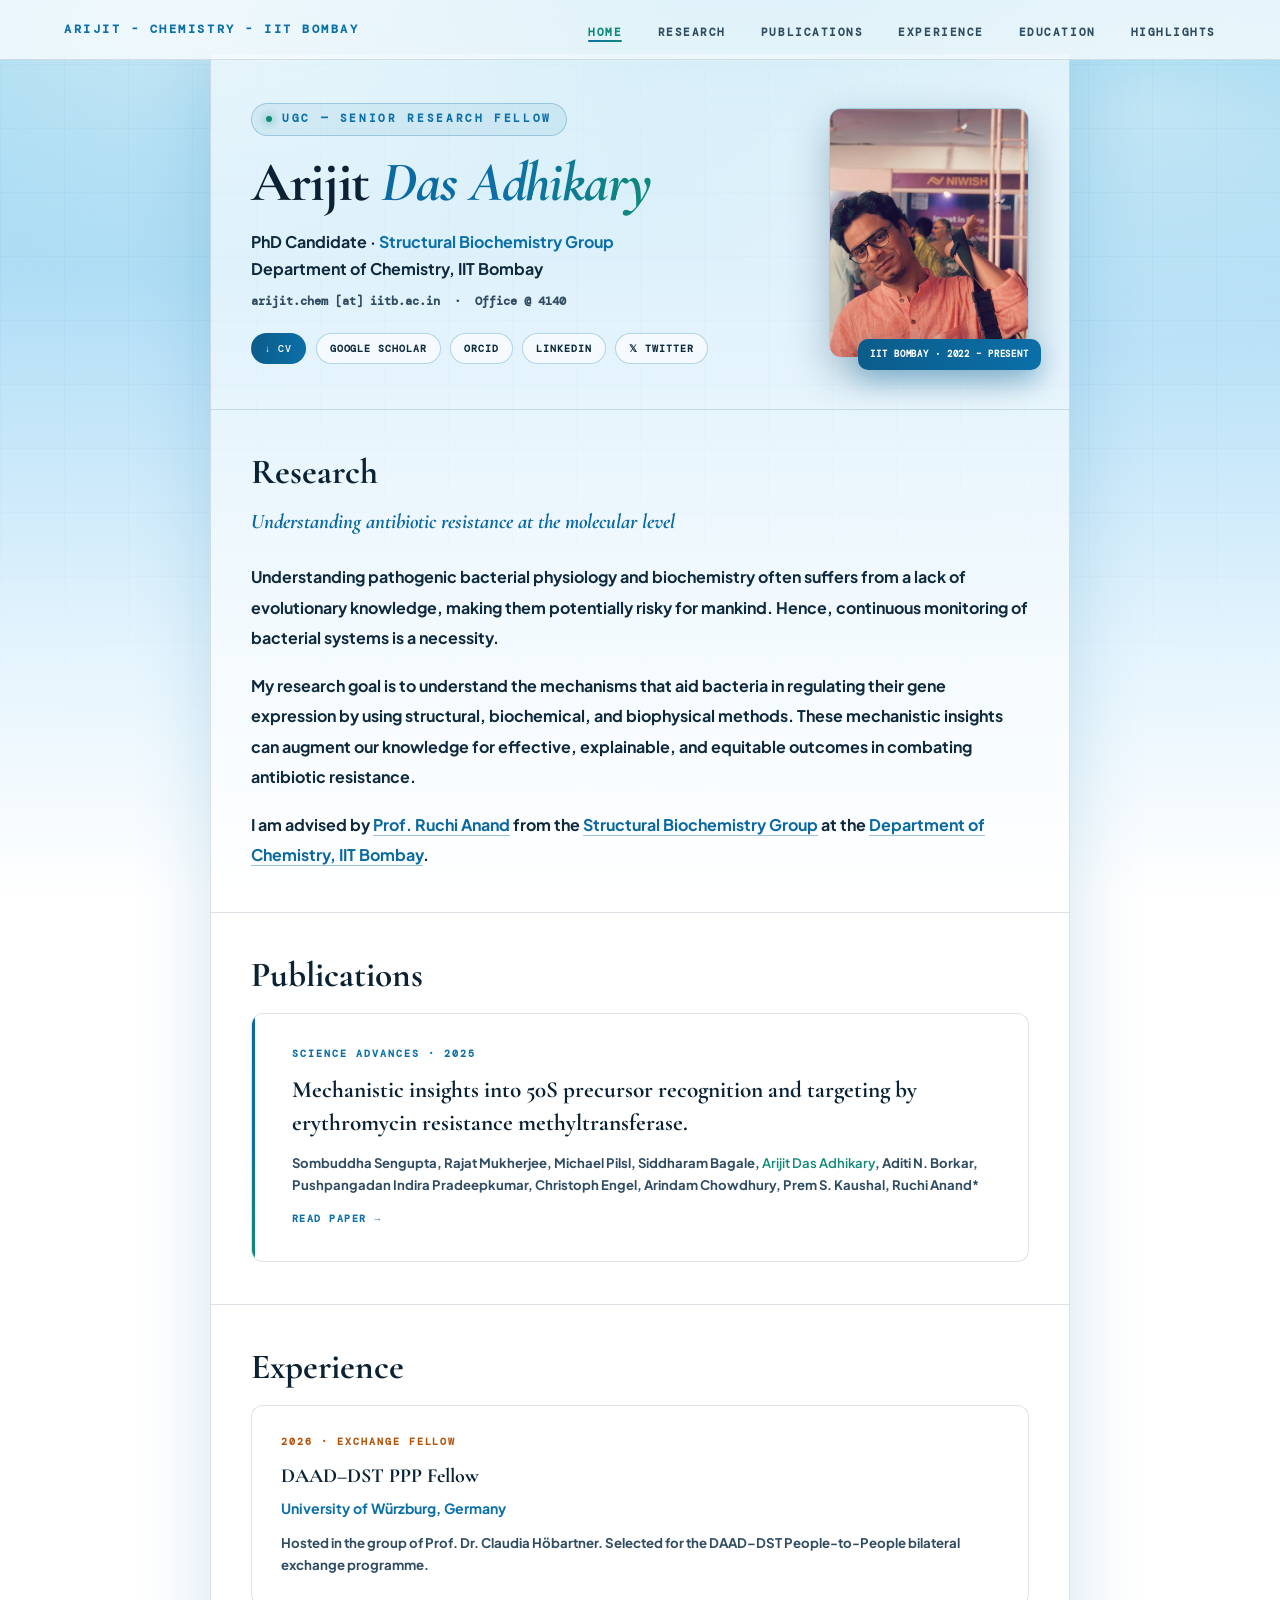
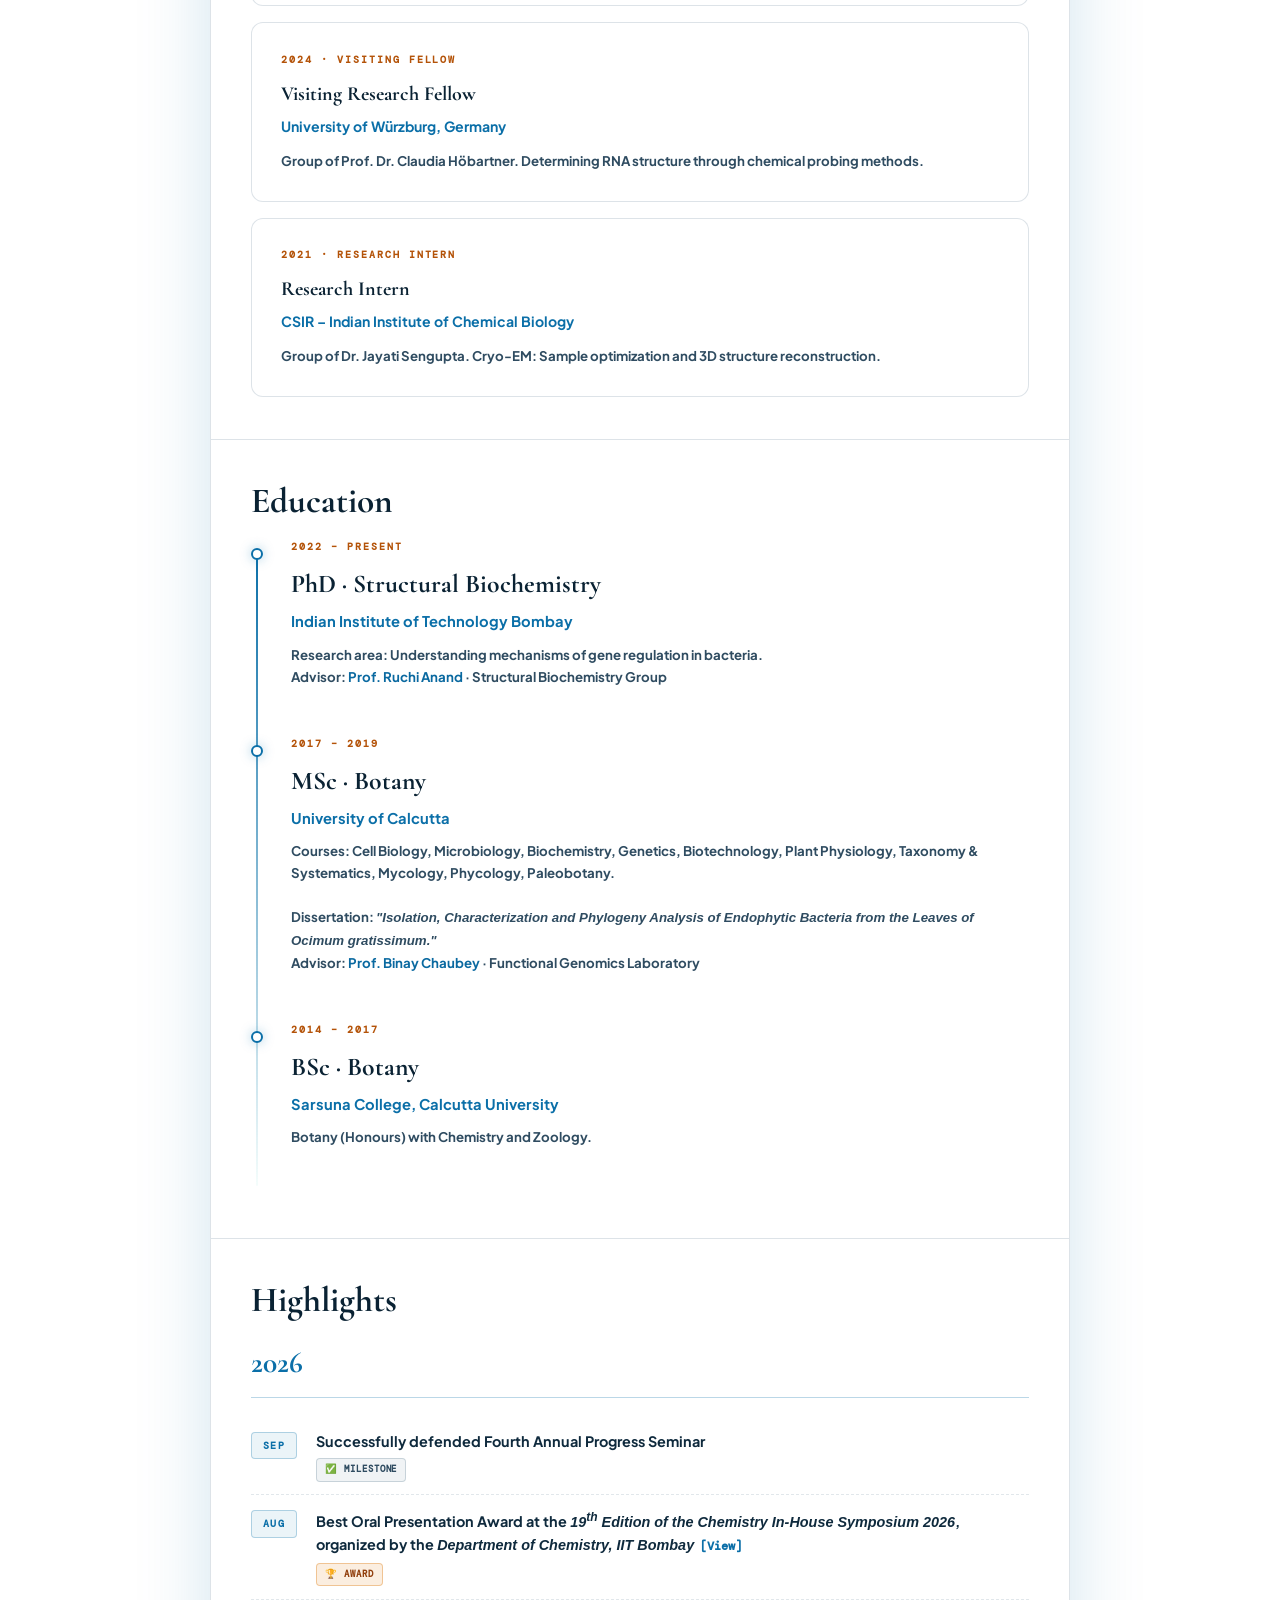
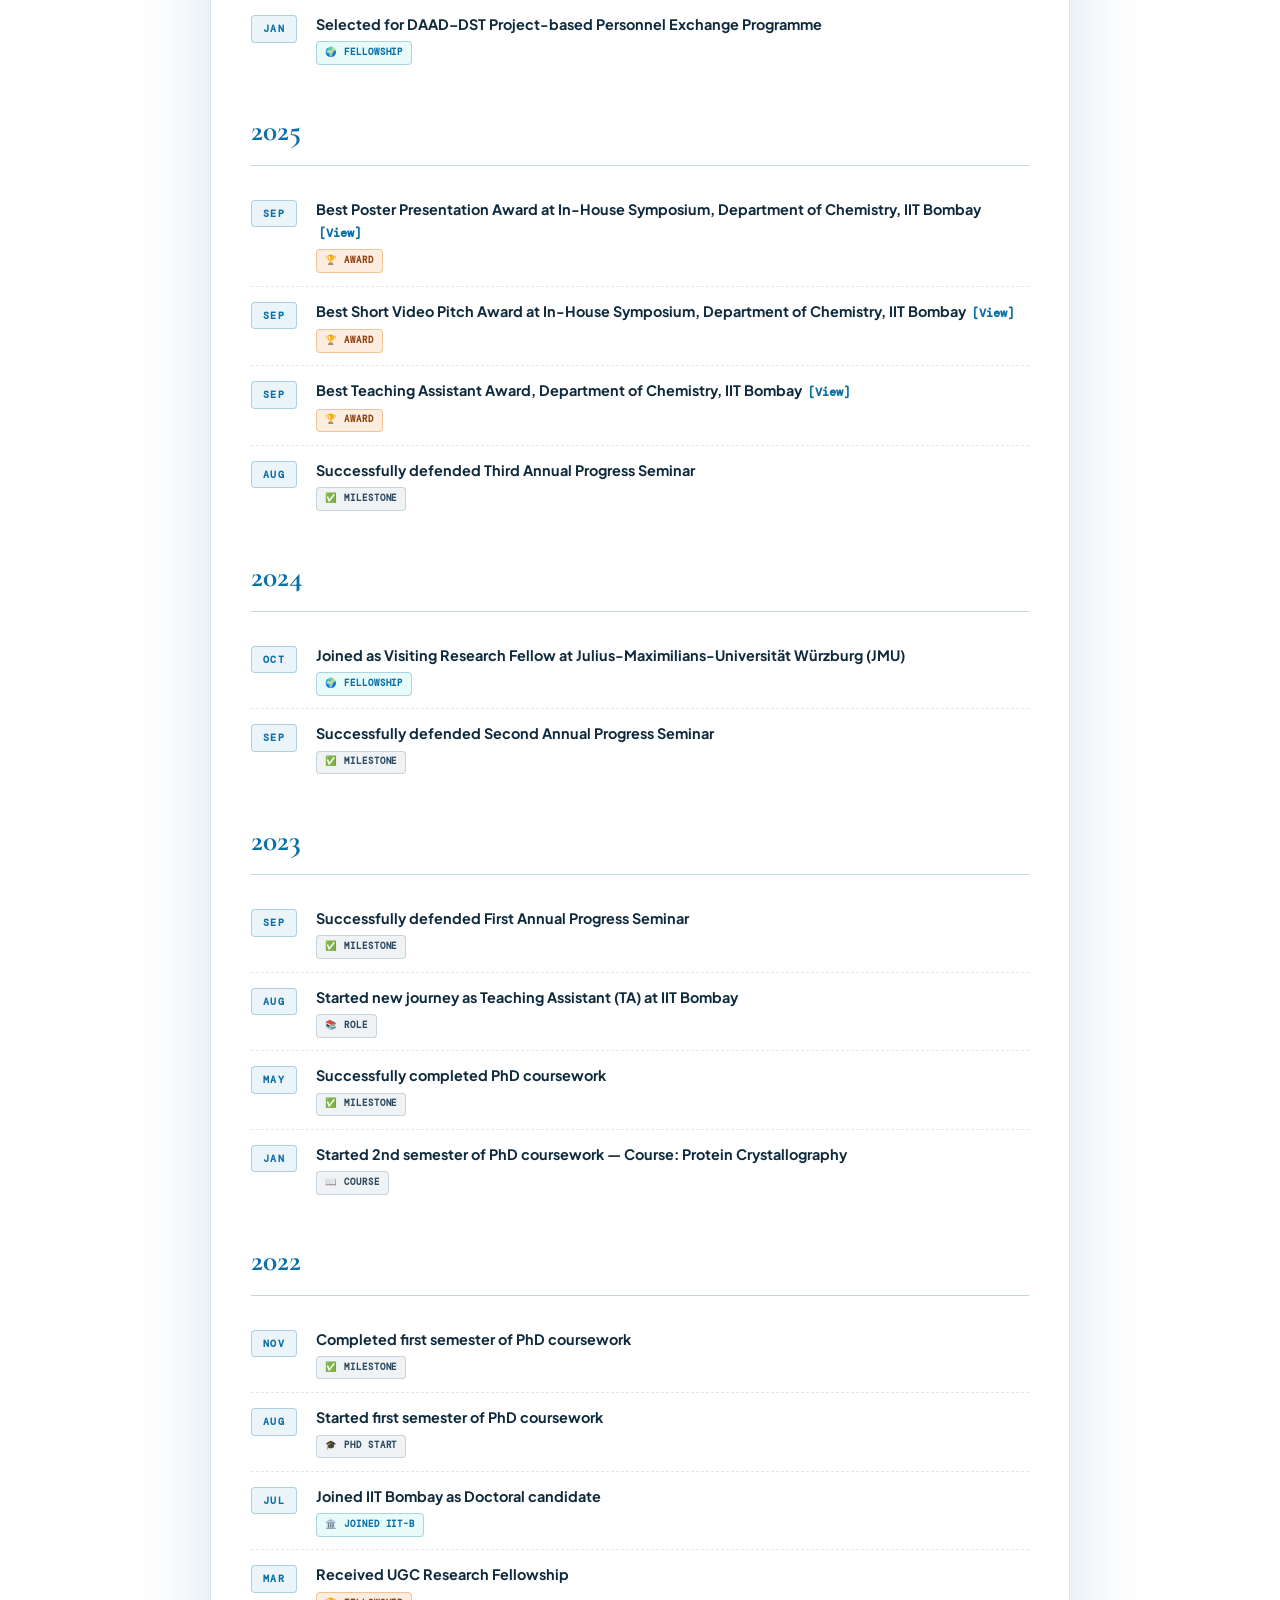
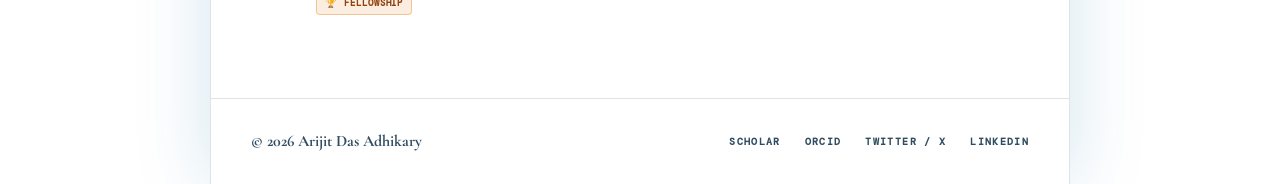
==== commit f0470d21: "Add files via upload" ====
--- a/index.html
+++ b/index.html
@@ -8,6 +8,8 @@
   <link href="https://fonts.googleapis.com/css2?family=Cormorant+Garamond:ital,wght@0,400;0,600;0,700;1,400;1,600;1,700&family=DM+Mono:wght@400;500&family=Plus+Jakarta+Sans:wght@400;500;600;700&display=swap" rel="stylesheet"/>
   <link rel="stylesheet" href="style.css"/>
   <meta name="theme-color" content="#87ceeb"/>
+  <link rel="icon" href="favicon.ico" sizes="any"/>
+  <link rel="icon" type="image/png" href="favicon.png"/>
   <noscript><style>.reveal{opacity:1!important;transform:none!important}.hero-photo{opacity:1!important;animation:none!important}</style></noscript>
 </head>
 <body>
@@ -64,7 +66,7 @@
           Understanding pathogenic bacterial physiology and biochemistry often suffers from a lack of evolutionary knowledge, making them potentially risky for mankind. Hence, continuous monitoring of bacterial systems is a necessity.
         </p>
         <p>
-          My research goal is to understand the mechanisms that aid bacteria in regulating their gene expression by using structural and biochemical methods. These mechanistic insights can augment our knowledge for effective, explainable, and equitable outcomes in combating antibiotic resistance.
+          My research goal is to understand the mechanisms that aid bacteria in regulating their gene expression by using structural, biochemical, and biophysical methods. These mechanistic insights can augment our knowledge for effective, explainable, and equitable outcomes in combating antibiotic resistance.
         </p>
         <p>
           I am advised by <a href="https://structuralbioiitb.wixsite.com/ruchianand/present-team" target="_blank">Prof. Ruchi Anand</a> from the <a href="https://structuralbioiitb.wixsite.com/ruchianand" target="_blank">Structural Biochemistry Group</a> at the <a href="https://www.chem.iitb.ac.in/" target="_blank">Department of Chemistry, IIT Bombay</a>.
@@ -154,6 +156,13 @@
     <!-- 2026 -->
     <div class="timeline-year-group reveal">
       <div class="timeline-year-header">2026</div>
+      <div class="hl-item">
+        <span class="hl-month">Sep</span>
+        <div>
+          <div class="hl-text">Successfully defended Fourth Annual Progress Seminar</div>
+          <span class="hl-badge badge-milestone">✅ Milestone</span>
+        </div>
+      </div>
       <div class="hl-item">
         <span class="hl-month">Aug</span>
         <div>
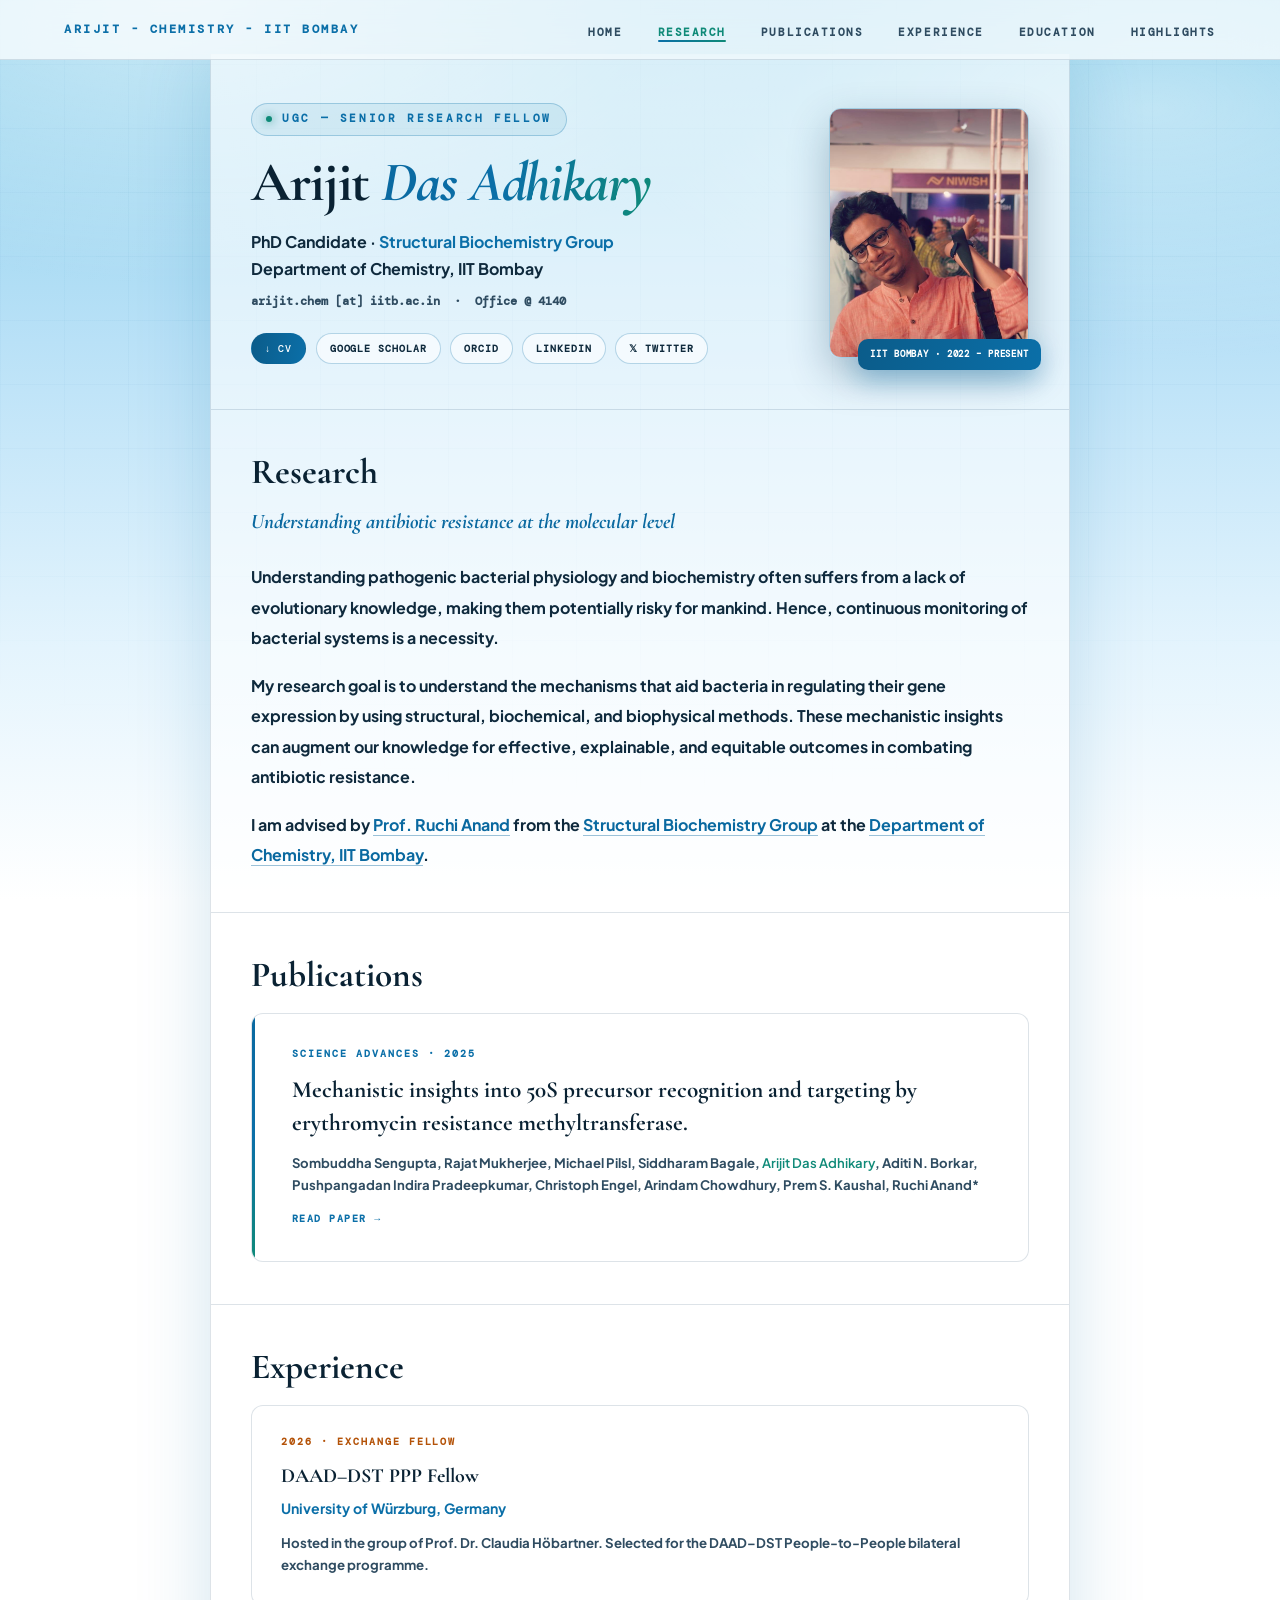
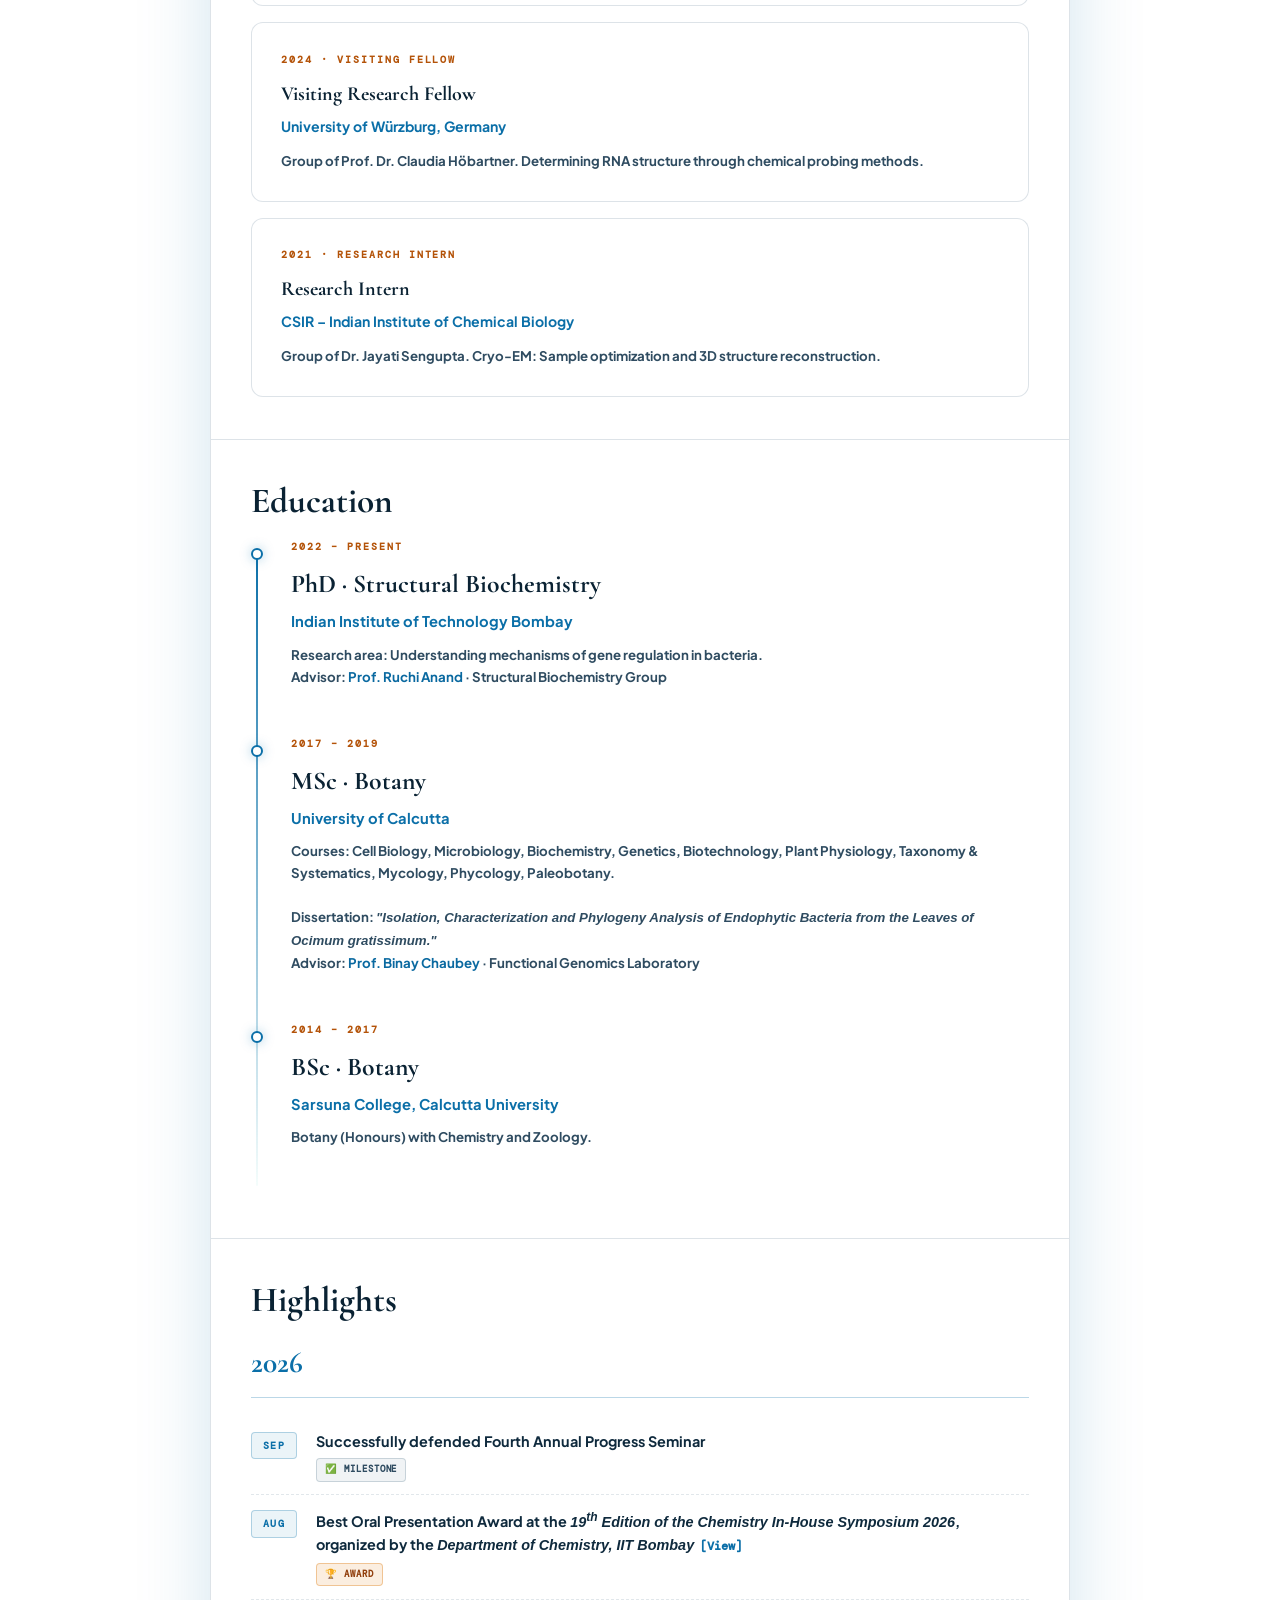
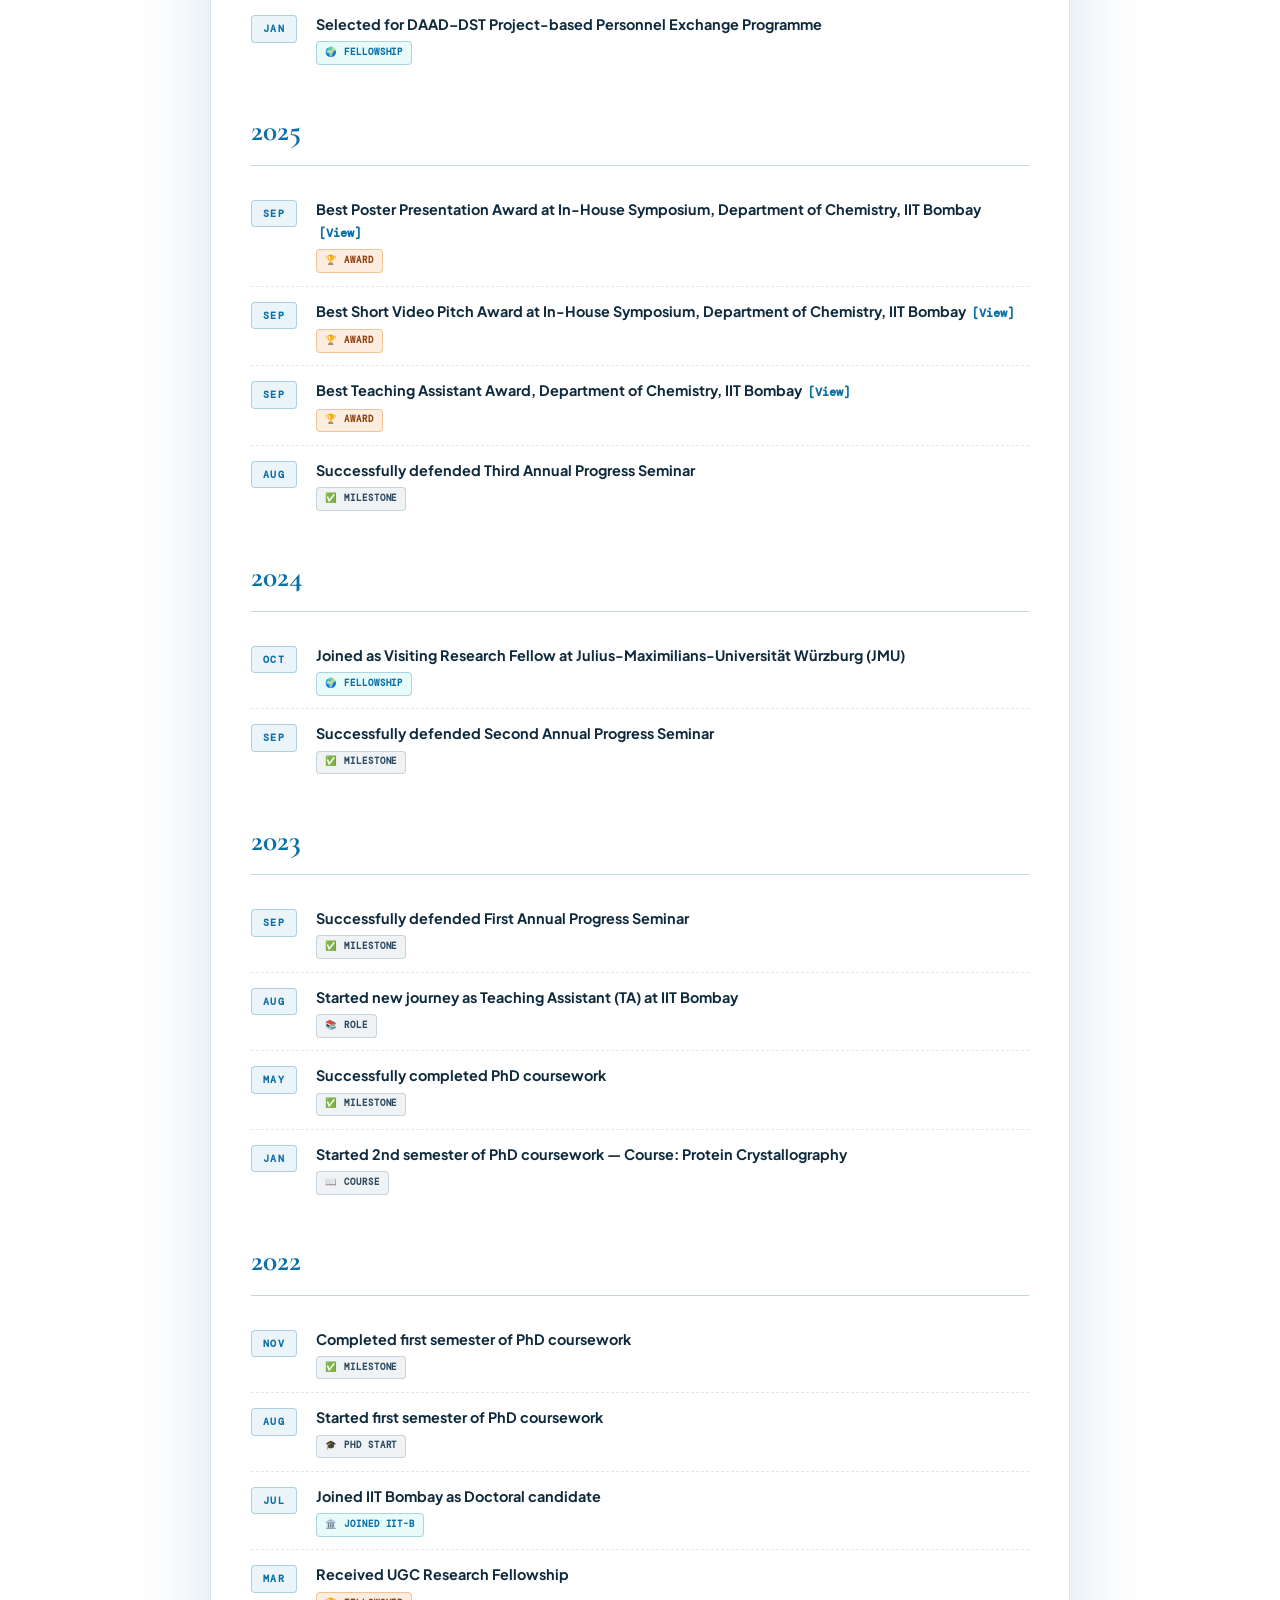
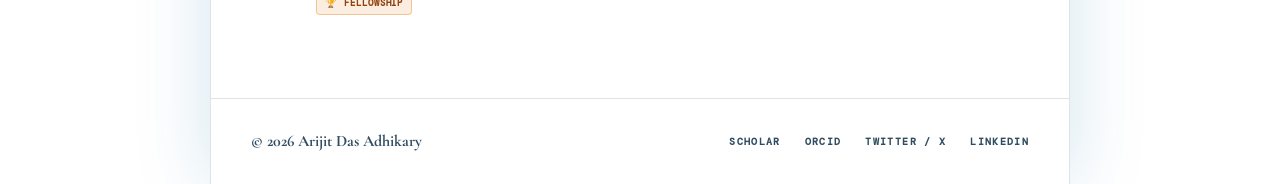
==== commit da10f346: "Update index.html" ====
--- a/index.html
+++ b/index.html
@@ -20,10 +20,10 @@
 </video>
 
 <nav>
-  <a class="nav-brand" href="#hero">Arijit - Chemistry - IIT Bombay</a>
+  <a class="nav-brand" href="#home">Arijit - Chemistry - IIT Bombay</a>
   <button class="nav-toggle" aria-label="Menu" aria-expanded="false">☰</button>
   <ul class="nav-links">
-    <li><a href="#hero" class="active">Home</a></li>
+    <li><a href="#home" class="active">Home</a></li>
     <li><a href="#research">Research</a></li>
     <li><a href="#publications">Publications</a></li>
     <li><a href="#experience">Experience</a></li>
